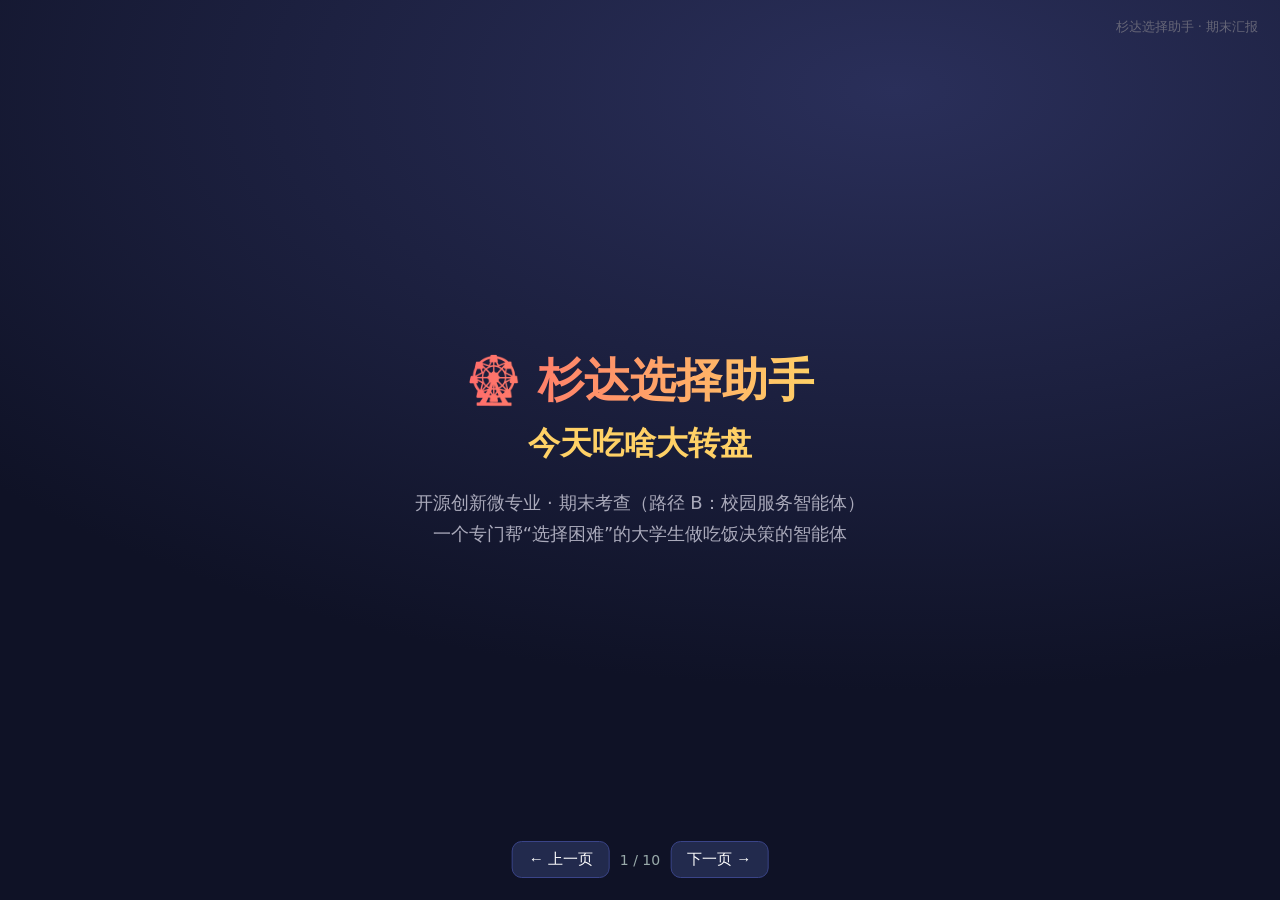
==== slides.html @ 988f63ba "feat: 杉达选择助手·今天吃啥大转盘（路径B校园决策智能体） - agent.py: Ollama Tool Calling 核心（系统提示词+决策树+危险操作确认） - tools.py: bu" ====
<!DOCTYPE html>
<html lang="zh-CN">
<head>
<meta charset="UTF-8"/>
<meta name="viewport" content="width=device-width, initial-scale=1.0"/>
<title>杉达选择助手 · 期末汇报</title>
<style>
  *{box-sizing:border-box;margin:0;padding:0;}
  body{font-family:"PingFang SC","Microsoft YaHei",system-ui,sans-serif;background:#0f1226;color:#fff;overflow:hidden;}
  .deck{position:relative;width:100vw;height:100vh;}
  .slide{position:absolute;inset:0;display:none;flex-direction:column;justify-content:center;align-items:center;
    padding:6vh 9vw;background:radial-gradient(1200px 600px at 70% 10%,#2a2f5a,#0f1226);}
  .slide.active{display:flex;animation:fade .4s ease;}
  @keyframes fade{from{opacity:0;transform:translateY(12px)}to{opacity:1;transform:none}}
  h1{font-size:46px;font-weight:800;background:linear-gradient(90deg,#ff6b6b,#ffd166);-webkit-background-clip:text;background-clip:text;color:transparent;margin-bottom:10px;text-align:center;}
  h2{font-size:32px;margin-bottom:22px;color:#ffd166;}
  .sub{color:#aab;font-size:18px;text-align:center;line-height:1.7;}
  .card{background:#1a1f3a;border:1px solid #2c3360;border-radius:16px;padding:22px 26px;margin:10px 0;max-width:860px;width:100%;line-height:1.8;font-size:18px;}
  .row{display:flex;gap:16px;flex-wrap:wrap;justify-content:center;margin-top:10px;}
  .pill{background:#222a4d;border:1px solid #36407a;border-radius:999px;padding:10px 18px;font-size:17px;}
  .tree{display:flex;align-items:center;gap:14px;flex-wrap:wrap;justify-content:center;margin:18px 0;}
  .node{background:#222a4d;border:1px solid #3a4488;border-radius:14px;padding:14px 20px;font-size:17px;text-align:center;}
  .node b{color:#ffd166;display:block;font-size:15px;margin-bottom:4px;}
  .arrow{color:#7c8cff;font-size:26px;}
  .arch{display:flex;align-items:stretch;gap:10px;flex-wrap:wrap;justify-content:center;}
  .arch .box{background:#222a4d;border:1px solid #3a4488;border-radius:12px;padding:14px;min-width:130px;text-align:center;font-size:15px;}
  .arch .box small{display:block;color:#9aa;margin-top:6px;font-size:12px;}
  .tool{font-family:ui-monospace,Menlo,Consolas,monospace;background:#0d1024;border:1px solid #2c3360;border-radius:10px;padding:8px 12px;color:#7CFC9B;font-size:14px;display:inline-block;margin:4px;}
  pre{background:#0d1024;border:1px solid #2c3360;border-radius:12px;padding:16px;color:#cfe;font-size:14px;line-height:1.6;max-width:880px;width:100%;overflow:auto;text-align:left;}
  .nav{position:fixed;bottom:22px;left:50%;transform:translateX(-50%);display:flex;gap:10px;align-items:center;z-index:10;}
  .nav button{background:#222a4d;color:#fff;border:1px solid #3a4488;border-radius:10px;padding:8px 16px;cursor:pointer;font-size:15px;}
  .nav button:hover{background:#2c3360;}
  .pg{color:#9aa;font-size:14px;}
  .warn{color:#ff9a9e;}
  .ok{color:#06d6a0;}
  .foot{position:fixed;top:18px;right:22px;color:#667;font-size:13px;}
</style>
</head>
<body>
<div class="deck" id="deck">
  <!-- 1 封面 -->
  <section class="slide active">
    <h1>🎡 杉达选择助手</h1>
    <h2 style="text-align:center">今天吃啥大转盘</h2>
    <p class="sub">开源创新微专业 · 期末考查（路径 B：校园服务智能体）<br/>一个专门帮“选择困难”的大学生做吃饭决策的智能体</p>
  </section>

  <!-- 2 痛点 -->
  <section class="slide">
    <h2>🤔 问题与痛点</h2>
    <div class="card">大学生普遍有“选择困难”：站在食堂门口不知道吃啥、想吃点辣又怕踩雷、外卖 App 越刷越乱。</div>
    <div class="card">通用聊天机器人（豆包等）啥都答，却<strong>不专精</strong>、也<strong>不帮你做决定</strong>。本项目的核心价值是：<span class="ok">帮人做选择</span>。</div>
    <div class="sub">思路：把“模糊的意愿”用一套<strong>决策大转盘</strong>一步步收敛成确定选择。</div>
  </section>

  <!-- 3 方案/决策树 -->
  <section class="slide">
    <h2>🎯 方案：决策大转盘（三层 + 名片）</h2>
    <div class="tree">
      <div class="node"><b>第一层</b>在哪吃<br/>食堂·外卖·外面吃</div>
      <div class="arrow">→</div>
      <div class="node"><b>第二层</b>口味<br/>辣·不辣·随便</div>
      <div class="arrow">→</div>
      <div class="node"><b>第三层</b>菜品<br/>按口味过滤·可拒绝重转</div>
      <div class="arrow">→</div>
      <div class="node"><b>确定前</b>美食名片<br/>勾起食欲</div>
    </div>
    <div class="row">
      <span class="pill">转到不想要？点「拒绝」剔除，重排转盘</span>
      <span class="pill">剩余选项概率自动均分</span>
      <span class="pill">「随便」= 不过滤，全量菜品</span>
    </div>
  </section>

  <!-- 4 交互亮点 -->
  <section class="slide">
    <h2>✨ 核心亮点：可交互 + 有食欲</h2>
    <div class="row">
      <div class="card" style="max-width:400px">🎡 <b>真实旋转大转盘</b><br/>Canvas 动画旋转，转到即结果；接受/拒绝按钮闭环。</div>
      <div class="card" style="max-width:400px">📇 <b>美食名片</b><br/>确定前弹出特写+介绍，勾起食欲；不喜欢可「换一个」。</div>
    </div>
    <div class="sub">区别于“关键词 if-else”：转盘选项来自真实数据文件，剔除后概率均分重排——是真实决策辅助。</div>
  </section>

  <!-- 5 架构 -->
  <section class="slide">
    <h2>🧩 技术架构</h2>
    <div class="arch">
      <div class="box">用户自然语言<small>“不知道吃啥”</small></div>
      <div class="box">LLM Agent<small>本地 Ollama<br/>系统提示词+决策树</small></div>
      <div class="box">Tool Calling<small>真实发起工具调用</small></div>
      <div class="box">业务工具+数据<small>data/food_data.json</small></div>
      <div class="box">界面<small>Streamlit/HTML</small></div>
    </div>
    <div class="sub" style="margin-top:18px">零第三方依赖（`urllib` 直连 Ollama），离线可跑；模型可切换为百炼/OpenAI 兼容端点。</div>
  </section>

  <!-- 6 工具调用 -->
  <section class="slide">
    <h2>🔧 工具调用（已验证真实调用）</h2>
    <div class="row">
      <span class="tool">build_wheel(scene, preference)</span>
      <span class="tool">finalize_decision(where, spice, dish)</span>
      <span class="tool">share_with_roommate(content)</span>
    </div>
    <pre># 模型真实发起的工具调用（0.5B 本地模型实测）
🔧 调用 build_wheel({'scene': 'where'})
↳ {"__wheel__": true, "title": "📍 今天在哪吃？",
    "options": ["食堂", "外卖", "外面吃"]}
🔧 调用 finalize_decision({'where':'食堂','spice':'不辣','dish':'番茄炒蛋'})
↳ 已生成今日决定并保存到 outputs/今日决定_*.md</pre>
    <div class="sub">满足考查硬性要求：<span class="ok">必须有 Tool Calling，不能只做关键词 if-else</span>。</div>
  </section>

  <!-- 7 合规/危险操作 -->
  <section class="slide">
    <h2>🛡️ 合规与权限控制</h2>
    <div class="card"><span class="warn">危险操作确认</span>：把决定“发给室友”属于对外发送，必须由用户点击确认才执行，否则不执行（演示可看确认弹窗）。</div>
    <div class="card"><span class="ok">数据诚信</span>：当前为示例数据，已在代码与界面显式标注；替换为真实校园数据即真实可用。</div>
    <div class="card">思政/防骗：涉及供应提醒“以实际供应为准”，并提示防范先付款后发货等诈骗。</div>
  </section>

  <!-- 8 与课程对应 -->
  <section class="slide">
    <h2>📋 与考查要求对应</h2>
    <div class="card">
      ✅ 路径 B（自然语言驱动已有功能）　✅ 真实 Tool Calling<br/>
      ✅ ≥3 个工具　✅ ≥1 个 Skill（skills/decision_skill）<br/>
      ✅ 界面（Streamlit + 终端 + 独立 HTML）　✅ 危险操作确认<br/>
      ✅ README + HTML 幻灯片　✅ 提交到自己的 Git 仓库
    </div>
    <div class="sub">相对 demo_5 的创新：聚焦“决策辅助”更小更专的领域，引入可交互大转盘+拒绝概率均分+美食名片闭环。</div>
  </section>

  <!-- 9 演示效果 -->
  <section class="slide">
    <h2>🎬 演示效果一览</h2>
    <div class="row">
      <div class="card" style="max-width:380px">① 说“不知道吃啥”→ 第一层转盘<br/>② 转→食堂→接受</div>
      <div class="card" style="max-width:380px">③ 口味→不辣→接受<br/>④ 菜品转盘→拒绝麻辣香锅→重转</div>
    </div>
    <div class="row">
      <div class="card" style="max-width:380px">⑤ 转到番茄炒蛋→美食名片<br/>⑥ 确定→生成今日决定.md</div>
      <div class="card" style="max-width:380px">⑦ 发给室友→<span class="warn">确认弹窗</span>（不执行）<br/>⑧ 下载产出物</div>
    </div>
  </section>

  <!-- 10 局限与致谢 -->
  <section class="slide">
    <h2>🔭 局限与改进</h2>
    <div class="card">局限：菜品为示例数据；0.5B 模型多级链偶有不稳（演示由界面状态机保证每层转盘正确）。</div>
    <div class="card">改进：接入杉达真实菜单即真实可用；换更大模型提升自主链式调用；扩展去哪自习/周末去哪玩等场景。</div>
    <div class="sub">感谢课程提供的路径 B 范式与 demo_5 参考；本作业为开源创新微专业期末考查提交。</div>
  </section>
</div>

<div class="foot">杉达选择助手 · 期末汇报</div>
<div class="nav">
  <button onclick="prev()">← 上一页</button>
  <span class="pg" id="pg">1 / 10</span>
  <button onclick="next()">下一页 →</button>
</div>

<script>
  const slides=[...document.querySelectorAll('.slide')];
  let i=0;
  function show(n){i=(n+slides.length)%slides.length;slides.forEach((s,k)=>s.classList.toggle('active',k===i));document.getElementById('pg').textContent=(i+1)+' / '+slides.length;}
  function next(){show(i+1);} function prev(){show(i-1);}
  document.addEventListener('keydown',e=>{if(e.key==='ArrowRight'||e.key===' ')next();if(e.key==='ArrowLeft')prev();});
  show(0);
</script>
</body>
</html>
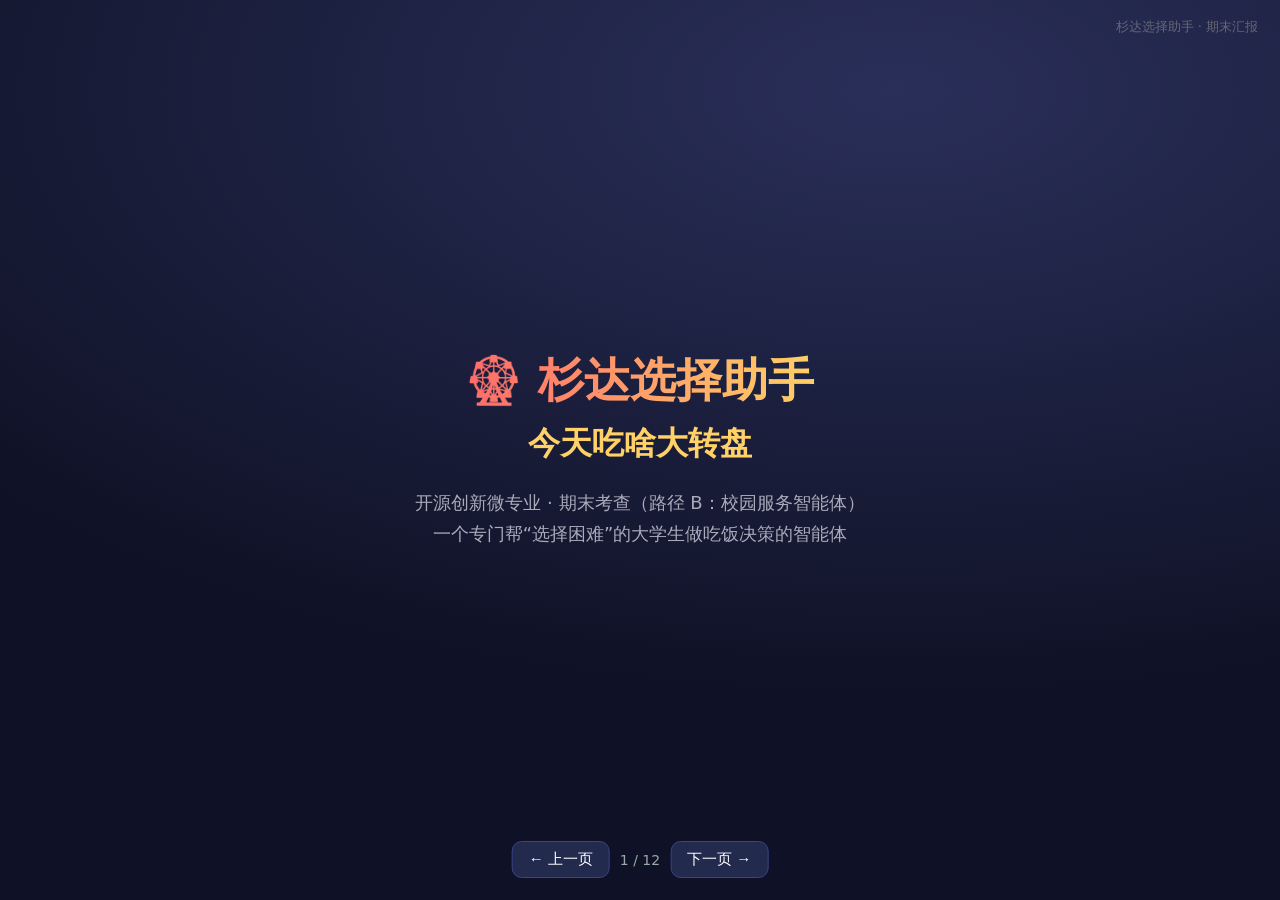
==== commit 8b9f836e: "feat: 升级为记忆型校园决策智能体（画像+定位推荐+历史近期画像+转盘预算） - profile.py: 用户记忆画像（校区定位/预算/口味/忌口），持久化跨轮套用 - history.py: 选" ====
--- a/slides.html
+++ b/slides.html
@@ -82,34 +82,62 @@
     <div class="sub">区别于“关键词 if-else”：转盘选项来自真实数据文件，剔除后概率均分重排——是真实决策辅助。</div>
   </section>
 
+  <!-- 4.5 记忆 + 定位 + 性价比 -->
+  <section class="slide">
+    <h2>🧠 不止转盘：记忆 + 定位 + 性价比</h2>
+    <div class="row">
+      <div class="card" style="max-width:400px">📍 <b>校区定位</b><br/>说“我在金海校区”，即以该校区为圆心（真实经纬度），haversine 算真实距离。</div>
+      <div class="card" style="max-width:400px">🧠 <b>记忆画像</b><br/>记住校区/预算/口味/忌口，跨轮套用；下次推荐自动过滤。</div>
+    </div>
+    <div class="row">
+      <div class="card" style="max-width:400px">🏆 <b>就近综合推荐</b><br/>距离+性价比+评分 加权排序，给店名/距离/花销/评分/综合分。</div>
+      <div class="card" style="max-width:400px">💰 <b>转盘金额上限</b><br/>转盘可选 ≤￥N 或“不限”；不想转时直接给最佳性价比方案。</div>
+    </div>
+    <div class="sub">从“一次性工具”升级为有记忆、有空间感知的专精型智能体。</div>
+  </section>
+
+  <!-- 4.6 选择历史与近期画像 -->
+  <section class="slide">
+    <h2>📜 选择历史 → 近期画像</h2>
+    <div class="card">每次完成一次选择（转盘定菜 / 就近选定店家）都自动留痕；用户可在界面查看历史、删除不想要的。</div>
+    <div class="card">最近 <b>10</b> 次选择聚合为“近期画像”：最常去校区/场景/口味、最爱菜或店、平均预算与花销、高频标签——从真实行为里“学”出你的习惯。</div>
+    <div class="sub">记忆分两层：你<strong>说出来的</strong>（记忆画像）+ 你<strong>选出来的</strong>（近期画像），共同让推荐越用越懂你。</div>
+  </section>
+
   <!-- 5 架构 -->
   <section class="slide">
     <h2>🧩 技术架构</h2>
     <div class="arch">
-      <div class="box">用户自然语言<small>“不知道吃啥”</small></div>
-      <div class="box">LLM Agent<small>本地 Ollama<br/>系统提示词+决策树</small></div>
+      <div class="box">用户自然语言<small>“不知道吃啥”<br/>“金海校区附近吃啥”</small></div>
+      <div class="box">LLM Agent<small>本地 Ollama<br/>系统提示词+决策树+记忆</small></div>
       <div class="box">Tool Calling<small>真实发起工具调用</small></div>
-      <div class="box">业务工具+数据<small>data/food_data.json</small></div>
-      <div class="box">界面<small>Streamlit/HTML</small></div>
+      <div class="box">业务工具+数据<small>菜品/商铺/校区/画像/历史</small></div>
+      <div class="box">界面<small>Streamlit/HTML/终端</small></div>
     </div>
     <div class="sub" style="margin-top:18px">零第三方依赖（`urllib` 直连 Ollama），离线可跑；模型可切换为百炼/OpenAI 兼容端点。</div>
+    <div class="sub">智能体的“记忆”由 <code>profile.py</code>（画像）+ <code>history.py</code>（历史/近期画像）两层构成，跨轮、跨会话保留。</div>
   </section>
 
   <!-- 6 工具调用 -->
   <section class="slide">
-    <h2>🔧 工具调用（已验证真实调用）</h2>
-    <div class="row">
-      <span class="tool">build_wheel(scene, preference)</span>
-      <span class="tool">finalize_decision(where, spice, dish)</span>
-      <span class="tool">share_with_roommate(content)</span>
-    </div>
-    <pre># 模型真实发起的工具调用（0.5B 本地模型实测）
-🔧 调用 build_wheel({'scene': 'where'})
-↳ {"__wheel__": true, "title": "📍 今天在哪吃？",
-    "options": ["食堂", "外卖", "外面吃"]}
-🔧 调用 finalize_decision({'where':'食堂','spice':'不辣','dish':'番茄炒蛋'})
-↳ 已生成今日决定并保存到 outputs/今日决定_*.md</pre>
-    <div class="sub">满足考查硬性要求：<span class="ok">必须有 Tool Calling，不能只做关键词 if-else</span>。</div>
+    <h2>🔧 工具调用（已验证真实调用 · 共 7 个）</h2>
+    <div class="row">
+      <span class="tool">build_wheel</span>
+      <span class="tool">recommend_nearby_food</span>
+      <span class="tool">finalize_decision</span>
+      <span class="tool">finalize_recommend</span>
+      <span class="tool">get/set_profile</span>
+      <span class="tool">get_recent_profile</span>
+      <span class="tool">share_with_roommate</span>
+    </div>
+    <pre># 模型真实发起的工具调用（0.5B 本地模型实测通过）
+🔧 recommend_nearby_food({'campus':'金海校区','budget':'20','taste':'不辣'})
+↳ 以校区为圆心，haversine 算距，按 距离+性价比+评分 排序：
+  🏆 蜜雪冰城 0.05km ￥8 ⭐4.6 综合分0.983
+  正新鸡排 0.04km ￥10 ⭐4.2 综合分0.73
+🔧 set_profile({'field':'campus','value':'金海校区'})  → 记住定位
+🔧 get_recent_profile()  → 最近10次聚合出的“近期画像”</pre>
+    <div class="sub">满足考查硬性要求：<span class="ok">必须有 Tool Calling，不能只做关键词 if-else</span>；工具数远超“≥3 个 / 1 个 MCP(≥2 工具)”门槛。</div>
   </section>
 
   <!-- 7 合规/危险操作 -->
@@ -125,7 +153,7 @@
     <h2>📋 与考查要求对应</h2>
     <div class="card">
       ✅ 路径 B（自然语言驱动已有功能）　✅ 真实 Tool Calling<br/>
-      ✅ ≥3 个工具　✅ ≥1 个 Skill（skills/decision_skill）<br/>
+      ✅ 7 个工具（≥3 门槛）　✅ ≥1 个 Skill（skills/decision_skill）<br/>
       ✅ 界面（Streamlit + 终端 + 独立 HTML）　✅ 危险操作确认<br/>
       ✅ README + HTML 幻灯片　✅ 提交到自己的 Git 仓库
     </div>
@@ -142,6 +170,10 @@
     <div class="row">
       <div class="card" style="max-width:380px">⑤ 转到番茄炒蛋→美食名片<br/>⑥ 确定→生成今日决定.md</div>
       <div class="card" style="max-width:380px">⑦ 发给室友→<span class="warn">确认弹窗</span>（不执行）<br/>⑧ 下载产出物</div>
+    </div>
+    <div class="row">
+      <div class="card" style="max-width:380px">⑨ “金海校区附近预算20”→<span class="ok">就近推荐</span>：店名/距离/花销/评分<br/>🏆 标出最佳性价比</div>
+      <div class="card" style="max-width:380px">⑩ 侧边栏查看<span class="ok">选择历史</span>与<span class="ok">近期画像</span>，可删不想要的</div>
     </div>
   </section>
 
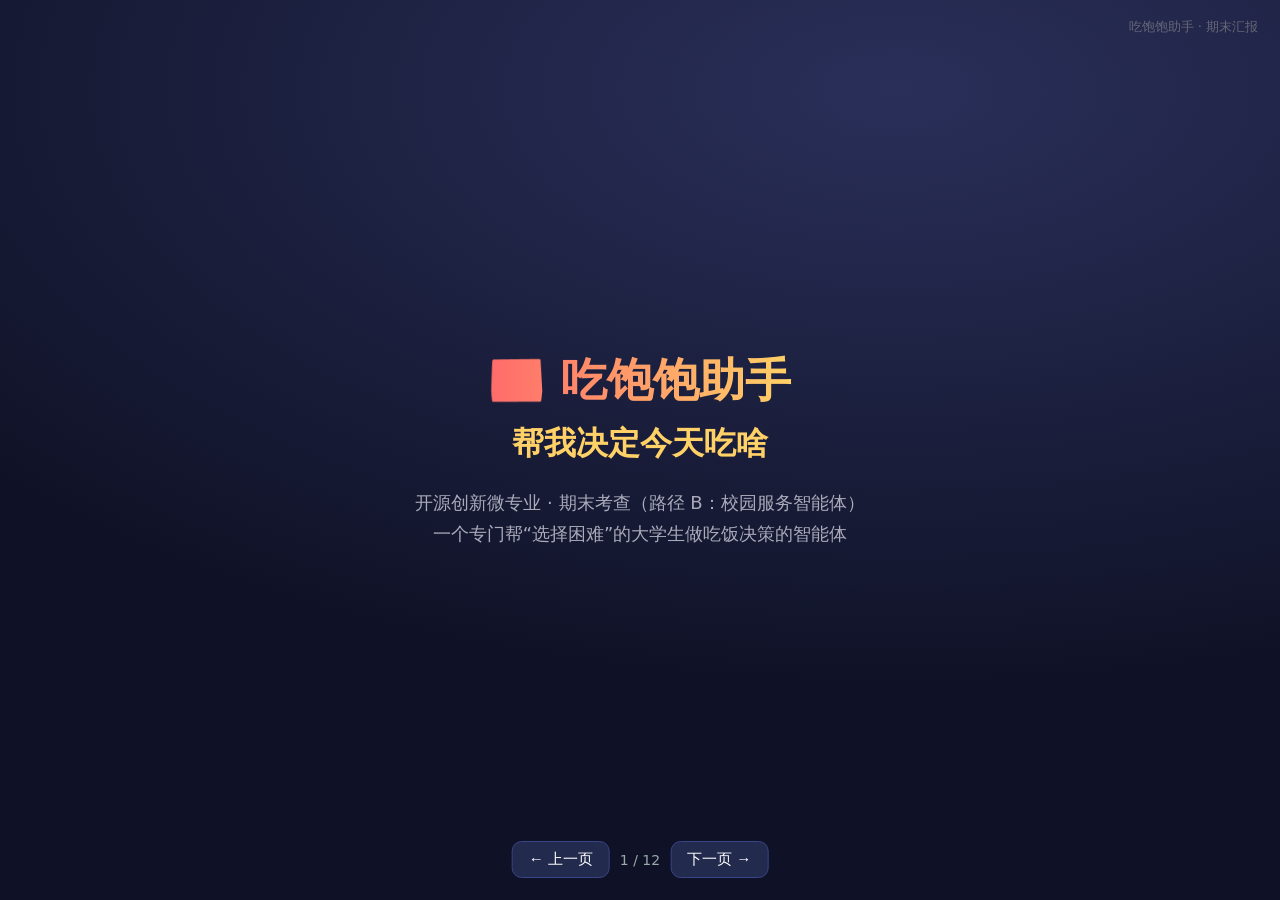
==== commit 00b8baa0: "feat: 改名为「吃饱饱助手」+ 智能体主动开场引导 + 转盘中心按钮 + 金额贯穿 + 有想法精准推荐 - 全量改名：杉达选择助手→吃饱饱助手（app/agent/tools/cli/slides" ====
--- a/slides.html
+++ b/slides.html
@@ -3,7 +3,7 @@
 <head>
 <meta charset="UTF-8"/>
 <meta name="viewport" content="width=device-width, initial-scale=1.0"/>
-<title>杉达选择助手 · 期末汇报</title>
+<title>吃饱饱助手 · 期末汇报</title>
 <style>
   *{box-sizing:border-box;margin:0;padding:0;}
   body{font-family:"PingFang SC","Microsoft YaHei",system-ui,sans-serif;background:#0f1226;color:#fff;overflow:hidden;}
@@ -40,8 +40,8 @@
 <div class="deck" id="deck">
   <!-- 1 封面 -->
   <section class="slide active">
-    <h1>🎡 杉达选择助手</h1>
-    <h2 style="text-align:center">今天吃啥大转盘</h2>
+    <h1>🍱 吃饱饱助手</h1>
+    <h2 style="text-align:center">帮我决定今天吃啥</h2>
     <p class="sub">开源创新微专业 · 期末考查（路径 B：校园服务智能体）<br/>一个专门帮“选择困难”的大学生做吃饭决策的智能体</p>
   </section>
 
@@ -186,7 +186,7 @@
   </section>
 </div>
 
-<div class="foot">杉达选择助手 · 期末汇报</div>
+<div class="foot">吃饱饱助手 · 期末汇报</div>
 <div class="nav">
   <button onclick="prev()">← 上一页</button>
   <span class="pg" id="pg">1 / 10</span>
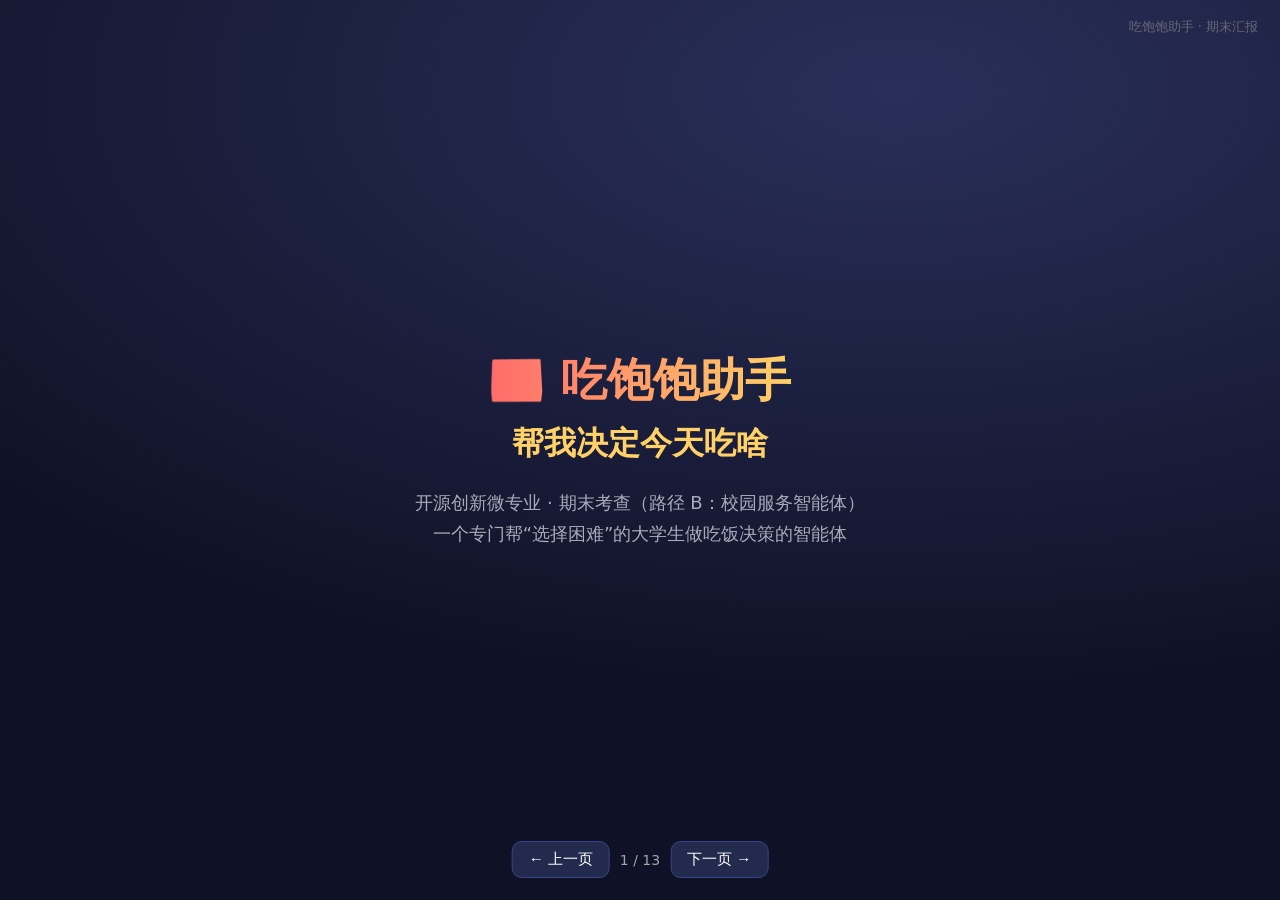
==== commit b5044f0e: "feat: 转盘中心「转一下」改为真实可点按钮；新增权重概率引擎与偏好二次确认 - app.py/wheel.html：转盘正中「转一下」由装饰元素改为真实按钮（点击即转，点中间也能交互） - too" ====
--- a/slides.html
+++ b/slides.html
@@ -66,9 +66,9 @@
       <div class="node"><b>确定前</b>美食名片<br/>勾起食欲</div>
     </div>
     <div class="row">
-      <span class="pill">转到不想要？点「拒绝」剔除，重排转盘</span>
-      <span class="pill">剩余选项概率自动均分</span>
-      <span class="pill">「随便」= 不过滤，全量菜品</span>
+      <span class="pill">转到不想要？点「拒绝」→ 该选项权重清零，其余按权重重排</span>
+      <span class="pill">扇区实时显示概率%，拒绝后重排肉眼可见</span>
+      <span class="pill">「随便」= 不过滤，全量菜品；转盘正中「转一下」真实可点</span>
     </div>
   </section>
 
@@ -79,7 +79,19 @@
       <div class="card" style="max-width:400px">🎡 <b>真实旋转大转盘</b><br/>Canvas 动画旋转，转到即结果；接受/拒绝按钮闭环。</div>
       <div class="card" style="max-width:400px">📇 <b>美食名片</b><br/>确定前弹出特写+介绍，勾起食欲；不喜欢可「换一个」。</div>
     </div>
-    <div class="sub">区别于“关键词 if-else”：转盘选项来自真实数据文件，剔除后概率均分重排——是真实决策辅助。</div>
+    <div class="sub">区别于“关键词 if-else”：随机化由独立<b>权重概率引擎</b>计算（抽中衰减 w*=0.6、拒绝清零 w=0、归一化），扇区显示概率%；转盘正中「转一下」是真实可点按钮——是真实决策辅助。</div>
+  </section>
+
+  <!-- 4.2 防假AI：权重概率 + 三句话 -->
+  <section class="slide">
+    <h2>🛡️ 为什么不是“关键词 if-else”</h2>
+    <div class="card">🎲 <b>真实权重概率引擎</b>：抽中后衰减（w*=0.6，避免连抽同一个）、被拒清零（w=0，永不复活）、归一化（p_i=w_i/Σw）。扇区上<b>实时显示概率%</b>，拒绝后重排肉眼可见。</div>
+    <div class="sub" style="margin:14px 0">演示里最值钱的三句话，能让评审 30 秒判断“这是真智能体”：</div>
+    <div class="row">
+      <div class="card" style="max-width:520px">① “<b>这个你已经拒过了，我不会再推给你。</b>”<br/><small style="color:#aab">证明权重真的在变</small></div>
+      <div class="card" style="max-width:520px">② “<b>今天好累啊……那来点热的？</b>”<br/><small style="color:#aab">证明不是只会转盘</small></div>
+      <div class="card" style="max-width:520px">③ “<b>要记住你不吃辣，对吗？</b>”<br/><small style="color:#aab">证明写操作有二次确认</small></div>
+    </div>
   </section>
 
   <!-- 4.5 记忆 + 定位 + 性价比 -->
@@ -120,23 +132,26 @@
 
   <!-- 6 工具调用 -->
   <section class="slide">
-    <h2>🔧 工具调用（已验证真实调用 · 共 7 个）</h2>
+    <h2>🔧 工具调用（已验证真实调用 · 共 8 个）</h2>
     <div class="row">
       <span class="tool">build_wheel</span>
       <span class="tool">recommend_nearby_food</span>
       <span class="tool">finalize_decision</span>
       <span class="tool">finalize_recommend</span>
       <span class="tool">get/set_profile</span>
+      <span class="tool">save_preference(需确认)</span>
       <span class="tool">get_recent_profile</span>
-      <span class="tool">share_with_roommate</span>
+      <span class="tool">share_with_roommate(需确认)</span>
     </div>
     <pre># 模型真实发起的工具调用（0.5B 本地模型实测通过）
 🔧 recommend_nearby_food({'campus':'金海校区','budget':'20','taste':'不辣'})
 ↳ 以校区为圆心，haversine 算距，按 距离+性价比+评分 排序：
   🏆 蜜雪冰城 0.05km ￥8 ⭐4.6 综合分0.983
-  正新鸡排 0.04km ￥10 ⭐4.2 综合分0.73
-🔧 set_profile({'field':'campus','value':'金海校区'})  → 记住定位
-🔧 get_recent_profile()  → 最近10次聚合出的“近期画像”</pre>
+🔧 save_preference({'key':'dislikes','value':'辣'})  → 先回显确认“要记住你不吃辣，对吗？”
+🔧 get_recent_profile()  → 最近10次聚合出的“近期画像”
+
+# 转盘随机化由独立权重概率引擎真实计算（非提示词 if-else）：
+#   抽中衰减 w*=0.6，被拒清零 w=0，归一化 p_i=w_i/Σw，扇区显示该 %</pre>
     <div class="sub">满足考查硬性要求：<span class="ok">必须有 Tool Calling，不能只做关键词 if-else</span>；工具数远超“≥3 个 / 1 个 MCP(≥2 工具)”门槛。</div>
   </section>
 
@@ -153,7 +168,7 @@
     <h2>📋 与考查要求对应</h2>
     <div class="card">
       ✅ 路径 B（自然语言驱动已有功能）　✅ 真实 Tool Calling<br/>
-      ✅ 7 个工具（≥3 门槛）　✅ ≥1 个 Skill（skills/decision_skill）<br/>
+      ✅ 8 个工具（≥3 门槛）　✅ ≥1 个 Skill（skills/decision_skill）<br/>
       ✅ 界面（Streamlit + 终端 + 独立 HTML）　✅ 危险操作确认<br/>
       ✅ README + HTML 幻灯片　✅ 提交到自己的 Git 仓库
     </div>
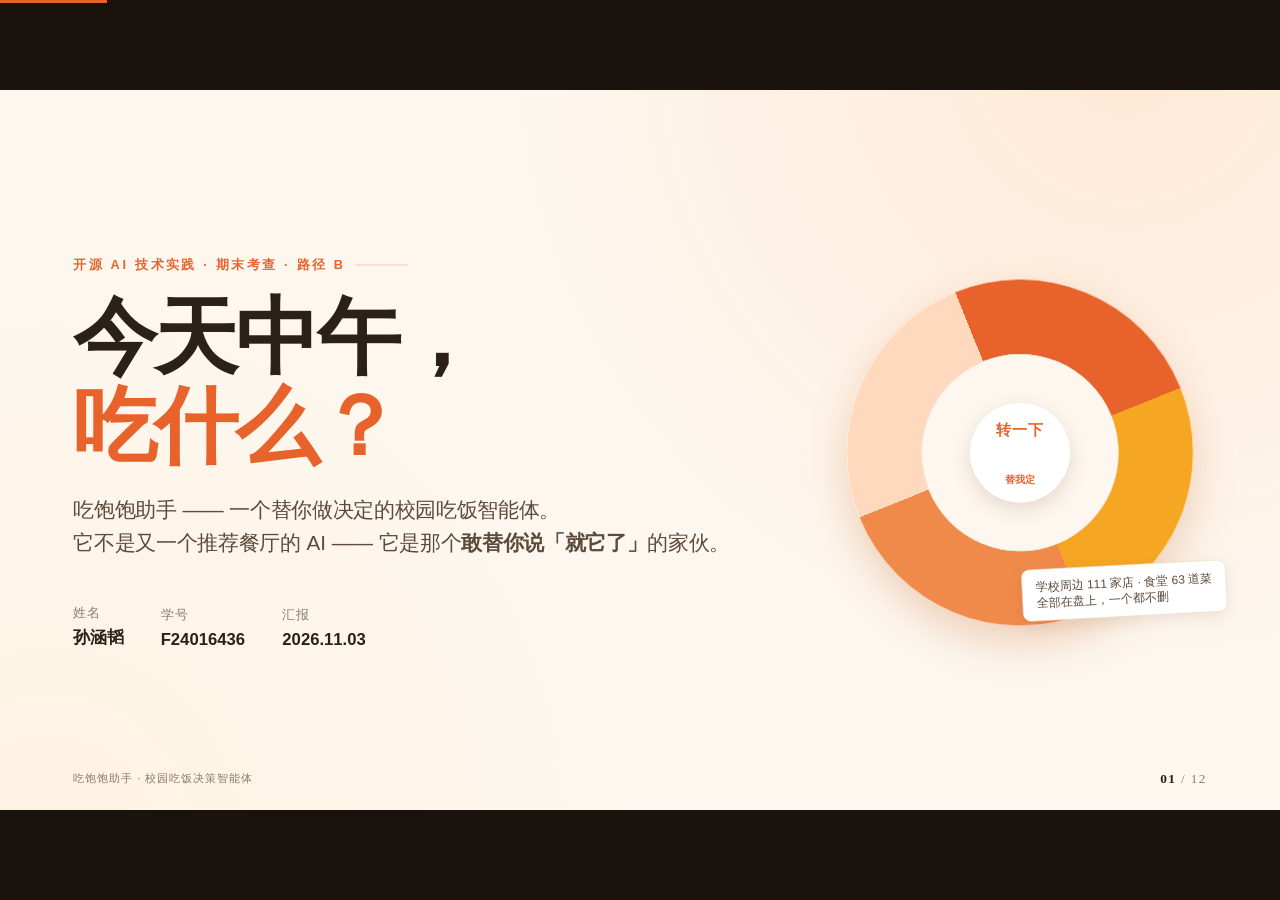
==== commit 6cae1589: "feat: 期末答辩 HTML 课件（12 页，单文件内嵌图片）" ====
--- a/slides.html
+++ b/slides.html
@@ -1,220 +1,1041 @@
 <!DOCTYPE html>
 <html lang="zh-CN">
 <head>
-<meta charset="UTF-8"/>
-<meta name="viewport" content="width=device-width, initial-scale=1.0"/>
-<title>吃饱饱助手 · 期末汇报</title>
+<meta charset="UTF-8">
+<meta name="viewport" content="width=device-width, initial-scale=1.0">
+<title>吃饱饱助手 · 期末答辩</title>
 <style>
-  *{box-sizing:border-box;margin:0;padding:0;}
-  body{font-family:"PingFang SC","Microsoft YaHei",system-ui,sans-serif;background:#0f1226;color:#fff;overflow:hidden;}
-  .deck{position:relative;width:100vw;height:100vh;}
-  .slide{position:absolute;inset:0;display:none;flex-direction:column;justify-content:center;align-items:center;
-    padding:6vh 9vw;background:radial-gradient(1200px 600px at 70% 10%,#2a2f5a,#0f1226);}
-  .slide.active{display:flex;animation:fade .4s ease;}
-  @keyframes fade{from{opacity:0;transform:translateY(12px)}to{opacity:1;transform:none}}
-  h1{font-size:46px;font-weight:800;background:linear-gradient(90deg,#ff6b6b,#ffd166);-webkit-background-clip:text;background-clip:text;color:transparent;margin-bottom:10px;text-align:center;}
-  h2{font-size:32px;margin-bottom:22px;color:#ffd166;}
-  .sub{color:#aab;font-size:18px;text-align:center;line-height:1.7;}
-  .card{background:#1a1f3a;border:1px solid #2c3360;border-radius:16px;padding:22px 26px;margin:10px 0;max-width:860px;width:100%;line-height:1.8;font-size:18px;}
-  .row{display:flex;gap:16px;flex-wrap:wrap;justify-content:center;margin-top:10px;}
-  .pill{background:#222a4d;border:1px solid #36407a;border-radius:999px;padding:10px 18px;font-size:17px;}
-  .tree{display:flex;align-items:center;gap:14px;flex-wrap:wrap;justify-content:center;margin:18px 0;}
-  .node{background:#222a4d;border:1px solid #3a4488;border-radius:14px;padding:14px 20px;font-size:17px;text-align:center;}
-  .node b{color:#ffd166;display:block;font-size:15px;margin-bottom:4px;}
-  .arrow{color:#7c8cff;font-size:26px;}
-  .arch{display:flex;align-items:stretch;gap:10px;flex-wrap:wrap;justify-content:center;}
-  .arch .box{background:#222a4d;border:1px solid #3a4488;border-radius:12px;padding:14px;min-width:130px;text-align:center;font-size:15px;}
-  .arch .box small{display:block;color:#9aa;margin-top:6px;font-size:12px;}
-  .tool{font-family:ui-monospace,Menlo,Consolas,monospace;background:#0d1024;border:1px solid #2c3360;border-radius:10px;padding:8px 12px;color:#7CFC9B;font-size:14px;display:inline-block;margin:4px;}
-  pre{background:#0d1024;border:1px solid #2c3360;border-radius:12px;padding:16px;color:#cfe;font-size:14px;line-height:1.6;max-width:880px;width:100%;overflow:auto;text-align:left;}
-  .nav{position:fixed;bottom:22px;left:50%;transform:translateX(-50%);display:flex;gap:10px;align-items:center;z-index:10;}
-  .nav button{background:#222a4d;color:#fff;border:1px solid #3a4488;border-radius:10px;padding:8px 16px;cursor:pointer;font-size:15px;}
-  .nav button:hover{background:#2c3360;}
-  .pg{color:#9aa;font-size:14px;}
-  .warn{color:#ff9a9e;}
-  .ok{color:#06d6a0;}
-  .foot{position:fixed;top:18px;right:22px;color:#667;font-size:13px;}
+/* ============================================================
+   0. 设计令牌 —— 与产品 UI 同一套色（暖橙 #E8622C + 米白 #FDF7EF）
+   ============================================================ */
+:root{
+  --paper:#FDF7EF;
+  --paper-2:#FFFDF9;
+  --ink:#2B2118;
+  --ink-2:#5C4A3A;
+  --muted:#8A7C6E;
+  --line:#EADDCB;
+  --orange:#E8622C;
+  --orange-2:#F08A4B;
+  --soft:#FFE6D5;
+  --soft-2:#FFF1E4;
+  --green:#5E8F4E;
+  --red:#C0574E;
+  --wechat:#95EC69;
+  --r:14px;
+  --ease:cubic-bezier(.16,1,.3,1);
+  --font-cn:"PingFang SC","Microsoft YaHei","Source Han Sans SC","Noto Sans SC",sans-serif;
+  --font-num:Georgia,"Times New Roman","Songti SC",serif;
+}
+
+*{margin:0;padding:0;box-sizing:border-box;}
+
+/* ============================================================
+   1. 固定 16:9 舞台（1920×1080）—— 整块缩放，不重排
+   ============================================================ */
+html,body{
+  width:100%;height:100%;margin:0;overflow:hidden;
+  background:#1A130D;
+}
+.deck-viewport{position:fixed;inset:0;overflow:hidden;background:#1A130D;}
+.deck-stage{
+  position:absolute;left:0;top:0;width:1920px;height:1080px;
+  overflow:hidden;transform-origin:0 0;background:var(--paper);
+}
+
+/* ============================================================
+   2. 幻灯片容器
+   ============================================================ */
+.slide{
+  position:absolute;inset:0;width:1920px;height:1080px;overflow:hidden;
+  display:block;visibility:hidden;opacity:0;pointer-events:none;
+  background:var(--paper);
+  padding:86px 110px 78px;
+  color:var(--ink);
+  font-family:var(--font-cn);
+}
+.slide.active,.slide.visible{visibility:visible;opacity:1;pointer-events:auto;z-index:1;}
+
+/* 纸面底纹：极淡的暖光，避免纯色平板 */
+.slide::before{
+  content:"";position:absolute;inset:0;pointer-events:none;
+  background:
+    radial-gradient(circle at 88% -6%, #FFE9D6 0%, transparent 46%),
+    radial-gradient(circle at 4% 104%, #FFF3E2 0%, transparent 40%);
+}
+.slide > *{position:relative;z-index:2;}
+
+/* ============================================================
+   3. 通用排版元件
+   ============================================================ */
+.kicker{
+  font-size:19px;letter-spacing:.22em;color:var(--orange);
+  font-weight:700;text-transform:uppercase;
+  display:flex;align-items:center;gap:14px;
+}
+.kicker::after{
+  content:"";height:1px;width:78px;background:var(--orange);opacity:.45;
+}
+h2{
+  font-size:74px;line-height:1.16;font-weight:800;letter-spacing:-.02em;
+  margin-top:22px;max-width:1500px;
+}
+h2 em{font-style:normal;color:var(--orange);}
+.lead{
+  margin-top:26px;font-size:27px;line-height:1.72;color:var(--ink-2);max-width:1180px;
+}
+.lead strong{color:var(--ink);font-weight:700;}
+
+/* 页脚：统一页码 */
+.foot{
+  position:absolute;left:110px;right:110px;bottom:36px;
+  display:flex;justify-content:space-between;align-items:center;
+  font-size:17px;color:var(--muted);letter-spacing:.06em;
+}
+.foot .pg{font-family:var(--font-num);font-size:20px;letter-spacing:.1em;}
+.foot .pg b{color:var(--ink);font-weight:700;}
+
+/* 背景大转盘装饰（封面 / 尾页 / 内容页角标） */
+.wheel-deco{
+  position:absolute;border-radius:50%;pointer-events:none;
+  background:conic-gradient(from 0deg,
+    #E8622C 0deg 90deg,#F5A623 90deg 180deg,
+    #F08A4B 180deg 270deg,#FFE6D5 270deg 360deg);
+  -webkit-mask:radial-gradient(circle, transparent 62%, #000 63%);
+          mask:radial-gradient(circle, transparent 62%, #000 63%);
+  opacity:.16;animation:slowspin 90s linear infinite;
+}
+@keyframes slowspin{to{transform:rotate(360deg);}}
+
+/* ============================================================
+   4. 入场动画
+   ============================================================ */
+.rv{opacity:0;transform:translateY(26px);
+    transition:opacity .62s var(--ease),transform .62s var(--ease);}
+.slide.visible .rv{opacity:1;transform:none;}
+.slide.visible .rv:nth-child(1){transition-delay:.04s;}
+.slide.visible .rv:nth-child(2){transition-delay:.12s;}
+.slide.visible .rv:nth-child(3){transition-delay:.20s;}
+.slide.visible .rv:nth-child(4){transition-delay:.28s;}
+.slide.visible .rv:nth-child(5){transition-delay:.36s;}
+.slide.visible .rv:nth-child(6){transition-delay:.44s;}
+.slide.visible .rv:nth-child(7){transition-delay:.52s;}
+.slide.visible .rv:nth-child(8){transition-delay:.60s;}
+
+/* ============================================================
+   5. P1 封面
+   ============================================================ */
+.cover{display:flex;align-items:center;justify-content:space-between;height:100%;}
+.cover-left{max-width:1020px;}
+.cover h1{
+  font-size:126px;line-height:1.06;font-weight:800;letter-spacing:-.035em;
+}
+.cover h1 .q{color:var(--orange);}
+.cover .sub{
+  margin-top:34px;font-size:31px;color:var(--ink-2);line-height:1.6;
+}
+.cover .who{
+  margin-top:66px;display:flex;gap:56px;align-items:flex-end;
+  font-size:20px;color:var(--muted);letter-spacing:.04em;
+}
+.cover .who b{display:block;font-size:25px;color:var(--ink);font-weight:700;letter-spacing:0;margin-top:8px;}
+.cover-right{position:relative;width:560px;height:560px;display:grid;place-items:center;}
+.cover-wheel{
+  width:520px;height:520px;border-radius:50%;
+  background:conic-gradient(from -22deg,
+     #E8622C 0deg 90deg,#F5A623 90deg 180deg,
+     #F08A4B 180deg 270deg,#FFD9BE 270deg 360deg);
+  box-shadow:0 26px 60px rgba(200,110,50,.28), inset 0 0 0 1px rgba(255,255,255,.5);
+  animation:slowspin 60s linear infinite;
+}
+.cover-wheel::after{
+  content:"";position:absolute;inset:132px;border-radius:50%;background:var(--paper);
+  box-shadow:inset 0 0 0 1px var(--line);
+}
+.cover-pin{
+  position:absolute;width:150px;height:150px;border-radius:50%;
+  background:#fff;display:grid;place-items:center;text-align:center;
+  font-size:23px;font-weight:800;color:var(--orange);letter-spacing:.06em;
+  box-shadow:0 10px 28px rgba(120,60,20,.16);
+  line-height:1.25;
+}
+.cover-note{
+  position:absolute;right:-30px;bottom:34px;background:#fff;border:1px solid var(--line);
+  border-radius:12px;padding:14px 20px;font-size:18px;color:var(--ink-2);
+  box-shadow:0 8px 22px rgba(120,60,20,.1);transform:rotate(-3deg);
+}
+
+/* ============================================================
+   6. P2 聊天记录
+   ============================================================ */
+.chat-wrap{display:flex;gap:96px;align-items:center;height:100%;}
+.phone{
+  position:relative;width:468px;flex:none;
+  background:#EDEDED;border-radius:46px;padding:13px;
+  box-shadow:0 30px 70px rgba(80,45,20,.22);
+  transform:rotate(-1.4deg);
+}
+.phone-in{background:#F2F2F2;border-radius:36px;overflow:hidden;}
+.phone-bar{
+  background:#EDEDED;padding:12px 22px 8px;display:flex;justify-content:space-between;
+  font-size:14px;color:#666;font-weight:600;
+}
+.phone-head{
+  background:#EDEDED;padding:6px 22px 14px;text-align:center;
+  border-bottom:1px solid #DCDCDC;
+}
+.phone-head .t{font-size:19px;font-weight:700;color:#222;}
+.phone-head .s{font-size:12px;color:#999;margin-top:3px;}
+.chat{background:#F2F2F2;padding:18px 16px 24px;display:flex;flex-direction:column;gap:14px;}
+.stamp{text-align:center;font-size:12px;color:#AAA;margin-bottom:2px;}
+.row{display:flex;gap:10px;align-items:flex-start;}
+.row.me{flex-direction:row-reverse;}
+.ava{
+  width:40px;height:40px;border-radius:8px;flex:none;display:grid;place-items:center;
+  font-size:17px;font-weight:700;color:#fff;
+}
+.ava.a{background:#7C9EC7;}
+.ava.b{background:#E09A5A;}
+.bub{
+  max-width:266px;padding:11px 15px;border-radius:8px;font-size:17px;line-height:1.55;
+  background:#fff;color:#1A1A1A;position:relative;box-shadow:0 1px 1px rgba(0,0,0,.04);
+}
+.row.me .bub{background:var(--wechat);}
+.bub::before{
+  content:"";position:absolute;top:13px;left:-7px;border:6px solid transparent;
+  border-right-color:#fff;
+}
+.row.me .bub::before{left:auto;right:-7px;border-right-color:transparent;border-left-color:var(--wechat);}
+.chat-side{flex:1;padding-bottom:10px;}
+.chat-side .big{
+  font-family:var(--font-num);font-size:150px;line-height:1;color:var(--orange);
+  letter-spacing:-.02em;display:flex;align-items:baseline;gap:18px;
+}
+.chat-side .big small{font-family:var(--font-cn);font-size:28px;color:var(--ink-2);letter-spacing:0;}
+.chat-side .big .slash{color:var(--line);font-size:110px;}
+.chat-side .big .zero{color:var(--ink);}
+.chat-side ul{margin-top:34px;list-style:none;display:flex;flex-direction:column;gap:20px;}
+.chat-side li{
+  font-size:26px;line-height:1.66;color:var(--ink-2);padding-left:28px;position:relative;
+}
+.chat-side li::before{
+  content:"";position:absolute;left:0;top:16px;width:10px;height:10px;border-radius:50%;
+  background:var(--orange);
+}
+.chat-side li b{color:var(--ink);}
+
+/* ============================================================
+   7. P3 竞品对比表
+   ============================================================ */
+.cmp{margin-top:38px;border-top:2px solid var(--ink);}
+.cmp-row{display:grid;grid-template-columns:212px 1fr 1fr 1.06fr;align-items:stretch;}
+.cmp-row > div{padding:22px 26px;font-size:23px;line-height:1.55;border-bottom:1px solid var(--line);}
+.cmp-head > div{
+  font-size:19px;letter-spacing:.1em;color:var(--muted);font-weight:700;
+  padding-top:14px;padding-bottom:14px;border-bottom:1px solid var(--line);
+}
+.cmp-head .us{color:var(--orange);}
+.cmp-row .dim{color:var(--muted);font-size:21px;letter-spacing:.02em;display:flex;align-items:center;}
+.cmp-row .us{background:var(--soft-2);border-left:1px solid var(--soft);border-right:1px solid var(--soft);}
+.cmp-head .us{border-radius:var(--r) var(--r) 0 0;}
+.cmp-row:last-child .us{border-radius:0 0 var(--r) var(--r);}
+.cmp .muted{color:var(--muted);}
+.cmp .bad::before{content:"✕ ";color:var(--red);font-weight:700;}
+.cmp .good{font-weight:700;color:var(--ink);}
+.cmp-foot{
+  margin-top:30px;font-size:34px;font-weight:800;letter-spacing:-.01em;color:var(--ink);
+}
+.cmp-foot .hl{color:var(--orange);}
+
+/* ============================================================
+   8. P4 五层链路
+   ============================================================ */
+.chain{display:flex;align-items:stretch;gap:0;margin-top:56px;}
+.step{
+  flex:1;background:var(--paper-2);border:1px solid var(--line);border-radius:var(--r);
+  padding:26px 24px 24px;position:relative;
+}
+.step .n{
+  font-family:var(--font-num);font-size:16px;letter-spacing:.16em;color:var(--muted);
+}
+.step .nm{font-size:33px;font-weight:800;margin-top:6px;letter-spacing:-.01em;}
+.step .ct{
+  margin-top:14px;font-size:20px;color:var(--orange);font-weight:700;
+  font-family:var(--font-num);letter-spacing:.02em;
+}
+.step .ct span{font-family:var(--font-cn);font-size:18px;color:var(--muted);font-weight:400;}
+.arrow{
+  width:42px;display:grid;place-items:center;color:var(--line);font-size:26px;flex:none;
+}
+.step.hi{background:var(--soft-2);border-color:#FBC9A8;box-shadow:0 10px 26px rgba(200,110,50,.1);}
+.step .tag{
+  position:absolute;top:-13px;right:16px;background:var(--orange);color:#fff;
+  font-size:14px;padding:3px 11px;border-radius:999px;font-weight:700;letter-spacing:.04em;
+}
+.principles{display:flex;gap:26px;margin-top:52px;}
+.pr{
+  flex:1;background:#fff;border:1px solid var(--line);border-radius:var(--r);
+  padding:26px 28px;box-shadow:0 6px 18px rgba(120,60,20,.05);
+}
+.pr .h{font-size:25px;font-weight:800;display:flex;align-items:center;gap:12px;}
+.pr .d{margin-top:12px;font-size:21px;line-height:1.62;color:var(--ink-2);}
+.pr .d b{color:var(--orange);}
+
+/* ============================================================
+   9. 截图页
+   ============================================================ */
+.shots{display:flex;gap:44px;margin-top:44px;align-items:flex-start;}
+.shot{flex:1;}
+.shot .frame{
+  height:552px;display:flex;align-items:center;justify-content:center;
+  background:#fff;border:1px solid var(--line);border-radius:12px;overflow:hidden;
+  box-shadow:0 16px 40px rgba(110,60,25,.13);
+}
+.shot .frame img{
+  max-width:100%;max-height:100%;width:auto;height:auto;display:block;
+}
+.shot .cap{margin-top:18px;font-size:20px;color:var(--ink-2);line-height:1.55;}
+.shot .cap b{color:var(--ink);}
+
+/* ============================================================
+   10. 代码页
+   ============================================================ */
+.code-layout{display:flex;gap:56px;margin-top:44px;align-items:flex-start;}
+.codebox{
+  flex:1.15;background:#241A12;border-radius:14px;padding:30px 34px;
+  box-shadow:0 20px 50px rgba(60,30,10,.28);overflow:hidden;
+}
+.codebox .bar{display:flex;gap:8px;margin-bottom:20px;}
+.codebox .bar i{width:11px;height:11px;border-radius:50%;background:#4A382B;display:block;}
+.codebox .bar i:first-child{background:#C0574E;}
+.codebox .bar i:nth-child(2){background:#D9A441;}
+.codebox .bar i:nth-child(3){background:#5E8F4E;}
+.codebox pre{
+  font-family:"Cascadia Code","Consolas","SF Mono",monospace;
+  font-size:19px;line-height:1.72;color:#EFE3D6;white-space:pre;overflow:hidden;
+}
+.codebox .kw{color:#F08A4B;}
+.codebox .st{color:#9DC17A;}
+.codebox .cm{color:#7A6552;font-style:italic;}
+.codebox .fn{color:#EBC06A;}
+.codebox .num{color:#D98B6A;}
+.log{
+  margin-top:20px;background:#1E1610;border-radius:10px;padding:16px 20px;
+  font-family:"Cascadia Code","Consolas",monospace;font-size:17px;color:#9DC17A;
+  letter-spacing:.02em;line-height:1.7;white-space:nowrap;overflow:hidden;
+}
+.log .t{color:#7A6552;}
+.side-list{flex:1;display:flex;flex-direction:column;gap:22px;}
+.sl-item{display:flex;gap:16px;}
+.sl-item .dot{
+  flex:none;width:34px;height:34px;border-radius:50%;background:var(--soft);
+  color:var(--orange);display:grid;place-items:center;font-weight:800;font-size:17px;margin-top:4px;
+}
+.sl-item .t1{font-size:25px;font-weight:800;}
+.sl-item .t2{margin-top:7px;font-size:21px;line-height:1.62;color:var(--ink-2);}
+
+/* ============================================================
+   11. 四条页
+   ============================================================ */
+.four-layout{display:flex;gap:64px;align-items:center;margin-top:36px;}
+.four-text{flex:1;}
+.four-text .blk{margin-bottom:30px;}
+.four-text .bt{font-size:27px;font-weight:800;display:flex;align-items:center;gap:12px;}
+.four-text .bd{margin-top:9px;font-size:21px;line-height:1.66;color:var(--ink-2);}
+.four-text .bd b{color:var(--orange);}
+.four-img{flex:1.22;}
+.four-img img{
+  width:100%;display:block;border-radius:12px;border:1px solid var(--line);
+  box-shadow:0 18px 44px rgba(110,60,25,.14);background:#fff;
+}
+
+/* ============================================================
+   12. 架构图
+   ============================================================ */
+.arch{margin-top:52px;display:flex;flex-direction:column;gap:0;align-items:center;}
+.arch-row{display:flex;align-items:center;justify-content:center;gap:20px;width:100%;}
+.abox{
+  background:#fff;border:1.5px solid var(--line);border-radius:var(--r);
+  padding:20px 26px;text-align:center;min-width:200px;
+  box-shadow:0 6px 16px rgba(120,60,20,.05);
+}
+.abox .an{font-size:24px;font-weight:800;letter-spacing:-.01em;}
+.abox .ad{font-size:16px;color:var(--muted);margin-top:6px;letter-spacing:.03em;}
+.abox.acc{background:var(--orange);border-color:var(--orange);color:#fff;box-shadow:0 12px 28px rgba(232,98,44,.28);}
+.abox.acc .ad{color:#FFE1CE;}
+.abox.wide{min-width:auto;flex:1;}
+.tools{display:flex;gap:10px;flex-wrap:wrap;justify-content:center;margin-top:14px;}
+.tool{
+  font-size:15px;font-family:"Cascadia Code","Consolas",monospace;
+  background:var(--soft-2);border:1px solid var(--soft);color:#9A4A1E;
+  padding:5px 11px;border-radius:6px;letter-spacing:.01em;
+}
+.vline{width:2px;height:34px;background:var(--line);}
+.vline .no{display:none;}
+.arch-note{margin-top:26px;font-size:20px;color:var(--muted);text-align:center;letter-spacing:.02em;}
+
+/* ============================================================
+   13. 表格页（课堂实验对照 / 合规）
+   ============================================================ */
+.tbl{margin-top:34px;border-top:2px solid var(--ink);}
+.tbl-row{display:grid;grid-template-columns:330px 1fr 1.08fr;border-bottom:1px solid var(--line);}
+.tbl-row > div{padding:20px 24px;font-size:22px;line-height:1.58;}
+.tbl-head > div{
+  font-size:17px;letter-spacing:.12em;color:var(--muted);font-weight:700;padding:12px 24px;
+}
+.tbl .k{font-weight:700;color:var(--ink);font-size:21px;}
+.tbl .k span{display:block;font-size:15px;color:var(--muted);font-weight:400;letter-spacing:.06em;margin-top:4px;}
+.tbl .v{color:var(--ink-2);}
+.tbl .v b{color:var(--orange);}
+
+/* ============================================================
+   14. 三卡页（合规 / 不足）
+   ============================================================ */
+.cards{display:flex;gap:30px;margin-top:46px;}
+.card{
+  flex:1;background:#fff;border:1px solid var(--line);border-radius:16px;
+  padding:32px 32px 34px;box-shadow:0 8px 22px rgba(120,60,20,.055);
+  display:flex;flex-direction:column;
+}
+.card .ic{font-size:36px;line-height:1;}
+.card .ct{font-size:29px;font-weight:800;margin-top:16px;letter-spacing:-.01em;}
+.card .cd{margin-top:14px;font-size:21px;line-height:1.7;color:var(--ink-2);flex:1;}
+.card .cd b{color:var(--ink);}
+.card .now{
+  margin-top:18px;padding-top:16px;border-top:1px dashed var(--line);
+  font-size:18px;color:var(--muted);line-height:1.6;
+}
+.card .now em{font-style:normal;color:var(--orange);font-weight:700;}
+.card .soon{margin-top:12px;font-size:19px;color:var(--ink-2);line-height:1.6;}
+.card .soon b{color:var(--orange);}
+
+/* ============================================================
+   15. 结尾页
+   ============================================================ */
+.end{display:flex;flex-direction:column;justify-content:center;height:916px;}
+.end h1{
+  font-size:104px;line-height:1.18;font-weight:800;letter-spacing:-.03em;
+}
+.end h1 em{font-style:normal;color:var(--orange);}
+.end .line{margin-top:44px;font-size:27px;color:var(--ink-2);line-height:1.7;}
+.end .cmd{
+  margin-top:54px;display:inline-flex;align-items:center;gap:16px;align-self:flex-start;
+  background:#241A12;color:#F0E4D6;border-radius:12px;padding:18px 28px;
+  font-family:"Cascadia Code","Consolas",monospace;font-size:20px;
+}
+.end .cmd .dotg{width:9px;height:9px;border-radius:50%;background:#6C9A5B;}
+
+/* ============================================================
+   16. 播放控件（舞台外）
+   ============================================================ */
+.deck-controls{
+  position:fixed;left:50%;bottom:24px;transform:translateX(-50%);
+  display:flex;align-items:center;gap:14px;z-index:1000;
+  background:rgba(35,25,17,.72);backdrop-filter:blur(10px);
+  border:1px solid rgba(255,255,255,.12);
+  padding:9px 18px;border-radius:999px;
+  font-family:-apple-system,"Segoe UI",sans-serif;font-size:13px;color:#E9DCCB;
+  opacity:0;transition:opacity .35s ease;
+}
+.deck-controls:hover,.deck-controls.show{opacity:1;}
+.deck-controls button{
+  background:none;border:none;color:#E9DCCB;cursor:pointer;font-size:14px;
+  padding:4px 8px;border-radius:6px;transition:background .2s;
+}
+.deck-controls button:hover{background:rgba(255,255,255,.14);}
+.deck-controls .sep{width:1px;height:16px;background:rgba(255,255,255,.2);}
+.progress{
+  position:fixed;left:0;top:0;height:3px;background:var(--orange);
+  z-index:1001;transition:width .35s var(--ease);
+}
+@media print{
+  html,body{width:1920px;height:auto;overflow:visible;background:#fff;}
+  .deck-viewport{position:static;overflow:visible;background:#fff;}
+  .deck-stage{position:static;width:auto;height:auto;transform:none !important;background:none;}
+  .slide{position:relative;display:block !important;visibility:visible !important;
+         opacity:1 !important;pointer-events:auto !important;width:1920px;height:1080px;
+         break-after:page;page-break-after:always;}
+  .slide:last-child{break-after:auto;page-break-after:auto;}
+  .deck-controls,.progress{display:none !important;}
+}
+@media (prefers-reduced-motion:reduce){
+  *,*::before,*::after{animation-duration:.01ms !important;transition-duration:.2s !important;}
+}
 </style>
 </head>
 <body>
-<div class="deck" id="deck">
-  <!-- 1 封面 -->
-  <section class="slide active">
-    <h1>🍱 吃饱饱助手</h1>
-    <h2 style="text-align:center">帮我决定今天吃啥</h2>
-    <p class="sub">开源创新微专业 · 期末考查（路径 B：校园服务智能体）<br/>一个专门帮“选择困难”的大学生做吃饭决策的智能体</p>
-  </section>
-
-  <!-- 2 痛点 -->
-  <section class="slide">
-    <h2>🤔 问题与痛点</h2>
-    <div class="card">大学生普遍有“选择困难”：站在食堂门口不知道吃啥、想吃点辣又怕踩雷、外卖 App 越刷越乱。</div>
-    <div class="card">通用聊天机器人（豆包等）啥都答，却<strong>不专精</strong>、也<strong>不帮你做决定</strong>。本项目的核心价值是：<span class="ok">帮人做选择</span>。</div>
-    <div class="sub">思路：把“模糊的意愿”用一套<strong>决策大转盘</strong>一步步收敛成确定选择。</div>
-  </section>
-
-  <!-- 3 方案/决策树 -->
-  <section class="slide">
-    <h2>🎯 方案：决策大转盘（三层 + 名片）</h2>
-    <div class="tree">
-      <div class="node"><b>第一层</b>在哪吃<br/>食堂·外卖·外面吃</div>
-      <div class="arrow">→</div>
-      <div class="node"><b>第二层</b>口味<br/>辣·不辣·随便</div>
-      <div class="arrow">→</div>
-      <div class="node"><b>第三层</b>菜品<br/>按口味过滤·可拒绝重转</div>
-      <div class="arrow">→</div>
-      <div class="node"><b>确定前</b>美食名片<br/>勾起食欲</div>
-    </div>
-    <div class="row">
-      <span class="pill">转到不想要？点「拒绝」→ 该选项权重清零，其余按权重重排</span>
-      <span class="pill">扇区实时显示概率%，拒绝后重排肉眼可见</span>
-      <span class="pill">「随便」= 不过滤，全量菜品；转盘正中「转一下」真实可点</span>
-    </div>
-  </section>
-
-  <!-- 4 交互亮点 -->
-  <section class="slide">
-    <h2>✨ 核心亮点：可交互 + 有食欲</h2>
-    <div class="row">
-      <div class="card" style="max-width:400px">🎡 <b>真实旋转大转盘</b><br/>Canvas 动画旋转，转到即结果；接受/拒绝按钮闭环。</div>
-      <div class="card" style="max-width:400px">📇 <b>美食名片</b><br/>确定前弹出特写+介绍，勾起食欲；不喜欢可「换一个」。</div>
-    </div>
-    <div class="sub">区别于“关键词 if-else”：随机化由独立<b>权重概率引擎</b>计算（抽中衰减 w*=0.6、拒绝清零 w=0、归一化），扇区显示概率%；转盘正中「转一下」是真实可点按钮——是真实决策辅助。</div>
-  </section>
-
-  <!-- 4.2 防假AI：权重概率 + 三句话 -->
-  <section class="slide">
-    <h2>🛡️ 为什么不是“关键词 if-else”</h2>
-    <div class="card">🎲 <b>真实权重概率引擎</b>：抽中后衰减（w*=0.6，避免连抽同一个）、被拒清零（w=0，永不复活）、归一化（p_i=w_i/Σw）。扇区上<b>实时显示概率%</b>，拒绝后重排肉眼可见。</div>
-    <div class="sub" style="margin:14px 0">演示里最值钱的三句话，能让评审 30 秒判断“这是真智能体”：</div>
-    <div class="row">
-      <div class="card" style="max-width:520px">① “<b>这个你已经拒过了，我不会再推给你。</b>”<br/><small style="color:#aab">证明权重真的在变</small></div>
-      <div class="card" style="max-width:520px">② “<b>今天好累啊……那来点热的？</b>”<br/><small style="color:#aab">证明不是只会转盘</small></div>
-      <div class="card" style="max-width:520px">③ “<b>要记住你不吃辣，对吗？</b>”<br/><small style="color:#aab">证明写操作有二次确认</small></div>
-    </div>
-  </section>
-
-  <!-- 4.5 记忆 + 定位 + 性价比 -->
-  <section class="slide">
-    <h2>🧠 不止转盘：记忆 + 定位 + 性价比</h2>
-    <div class="row">
-      <div class="card" style="max-width:400px">📍 <b>校区定位</b><br/>说“我在金海校区”，即以该校区为圆心（真实经纬度），haversine 算真实距离。</div>
-      <div class="card" style="max-width:400px">🧠 <b>记忆画像</b><br/>记住校区/预算/口味/忌口，跨轮套用；下次推荐自动过滤。</div>
-    </div>
-    <div class="row">
-      <div class="card" style="max-width:400px">🏆 <b>就近综合推荐</b><br/>距离+性价比+评分 加权排序，给店名/距离/花销/评分/综合分。</div>
-      <div class="card" style="max-width:400px">💰 <b>转盘金额上限</b><br/>转盘可选 ≤￥N 或“不限”；不想转时直接给最佳性价比方案。</div>
-    </div>
-    <div class="sub">从“一次性工具”升级为有记忆、有空间感知的专精型智能体。</div>
-  </section>
-
-  <!-- 4.6 选择历史与近期画像 -->
-  <section class="slide">
-    <h2>📜 选择历史 → 近期画像</h2>
-    <div class="card">每次完成一次选择（转盘定菜 / 就近选定店家）都自动留痕；用户可在界面查看历史、删除不想要的。</div>
-    <div class="card">最近 <b>10</b> 次选择聚合为“近期画像”：最常去校区/场景/口味、最爱菜或店、平均预算与花销、高频标签——从真实行为里“学”出你的习惯。</div>
-    <div class="sub">记忆分两层：你<strong>说出来的</strong>（记忆画像）+ 你<strong>选出来的</strong>（近期画像），共同让推荐越用越懂你。</div>
-  </section>
-
-  <!-- 5 架构 -->
-  <section class="slide">
-    <h2>🧩 技术架构</h2>
-    <div class="arch">
-      <div class="box">用户自然语言<small>“不知道吃啥”<br/>“金海校区附近吃啥”</small></div>
-      <div class="box">LLM Agent<small>本地 Ollama<br/>系统提示词+决策树+记忆</small></div>
-      <div class="box">Tool Calling<small>真实发起工具调用</small></div>
-      <div class="box">业务工具+数据<small>菜品/商铺/校区/画像/历史</small></div>
-      <div class="box">界面<small>Streamlit/HTML/终端</small></div>
-    </div>
-    <div class="sub" style="margin-top:18px">零第三方依赖（`urllib` 直连 Ollama），离线可跑；模型可切换为百炼/OpenAI 兼容端点。</div>
-    <div class="sub">智能体的“记忆”由 <code>profile.py</code>（画像）+ <code>history.py</code>（历史/近期画像）两层构成，跨轮、跨会话保留。</div>
-  </section>
-
-  <!-- 6 工具调用 -->
-  <section class="slide">
-    <h2>🔧 工具调用（已验证真实调用 · 共 8 个）</h2>
-    <div class="row">
-      <span class="tool">build_wheel</span>
-      <span class="tool">recommend_nearby_food</span>
-      <span class="tool">finalize_decision</span>
-      <span class="tool">finalize_recommend</span>
-      <span class="tool">get/set_profile</span>
-      <span class="tool">save_preference(需确认)</span>
-      <span class="tool">get_recent_profile</span>
-      <span class="tool">share_with_roommate(需确认)</span>
-    </div>
-    <pre># 模型真实发起的工具调用（0.5B 本地模型实测通过）
-🔧 recommend_nearby_food({'campus':'金海校区','budget':'20','taste':'不辣'})
-↳ 以校区为圆心，haversine 算距，按 距离+性价比+评分 排序：
-  🏆 蜜雪冰城 0.05km ￥8 ⭐4.6 综合分0.983
-🔧 save_preference({'key':'dislikes','value':'辣'})  → 先回显确认“要记住你不吃辣，对吗？”
-🔧 get_recent_profile()  → 最近10次聚合出的“近期画像”
-
-# 转盘随机化由独立权重概率引擎真实计算（非提示词 if-else）：
-#   抽中衰减 w*=0.6，被拒清零 w=0，归一化 p_i=w_i/Σw，扇区显示该 %</pre>
-    <div class="sub">满足考查硬性要求：<span class="ok">必须有 Tool Calling，不能只做关键词 if-else</span>；工具数远超“≥3 个 / 1 个 MCP(≥2 工具)”门槛。</div>
-  </section>
-
-  <!-- 7 合规/危险操作 -->
-  <section class="slide">
-    <h2>🛡️ 合规与权限控制</h2>
-    <div class="card"><span class="warn">危险操作确认</span>：把决定“发给室友”属于对外发送，必须由用户点击确认才执行，否则不执行（演示可看确认弹窗）。</div>
-    <div class="card"><span class="ok">数据诚信</span>：当前为示例数据，已在代码与界面显式标注；替换为真实校园数据即真实可用。</div>
-    <div class="card">思政/防骗：涉及供应提醒“以实际供应为准”，并提示防范先付款后发货等诈骗。</div>
-  </section>
-
-  <!-- 8 与课程对应 -->
-  <section class="slide">
-    <h2>📋 与考查要求对应</h2>
+
+<div class="progress" id="progress"></div>
+<div class="deck-viewport">
+<main class="deck-stage" id="deckStage">
+
+<!-- ============================================================
+     P1 · 封面
+     ============================================================ -->
+<section class="slide active" data-title="封面">
+  <div class="cover">
+    <div class="cover-left">
+      <div class="kicker rv">开源 AI 技术实践 · 期末考查 · 路径 B</div>
+      <h1 class="rv" style="margin-top:28px;">今天中午，<br><span class="q">吃什么？</span></h1>
+      <p class="sub rv">吃饱饱助手 —— 一个替你做决定的校园吃饭智能体。<br>
+        它不是又一个推荐餐厅的 AI —— 它是那个<b>敢替你说「就它了」</b>的家伙。</p>
+      <div class="who rv">
+        <div>姓名<b>孙涵韬</b></div>
+        <div>学号<b>F24016436</b></div>
+        <div>汇报<b>2026.11.03</b></div>
+      </div>
+    </div>
+    <div class="cover-right rv">
+      <div class="cover-wheel"></div>
+      <div class="cover-pin">转一下<br><span style="font-size:15px;font-weight:600;letter-spacing:0;">替我定</span></div>
+      <div class="cover-note">学校周边 111 家店 · 食堂 63 道菜<br>全部在盘上，一个都不删</div>
+    </div>
+  </div>
+  <div class="foot"><span>吃饱饱助手 · 校园吃饭决策智能体</span><span class="pg"><b>01</b> / 12</span></div>
+</section>
+
+<!-- ============================================================
+     P2 · 那一顿饭（聊天记录）
+     ============================================================ -->
+<section class="slide" data-title="问题现场">
+  <div class="kicker rv">01 · 问题是什么</div>
+  <div class="chat-wrap">
+    <div class="phone rv">
+      <div class="phone-in">
+        <div class="phone-bar"><span>12:04</span><span>5G ▮▮▮ 82%</span></div>
+        <div class="phone-head">
+          <div class="t">3 号楼 · 室友群 (2)</div>
+          <div class="s">昨天 23:41 最后一条</div>
+        </div>
+        <div class="chat">
+          <div class="stamp">今天 12:04</div>
+          <div class="row">
+            <div class="ava a">A</div>
+            <div class="bub">今天咱们中午吃啥？</div>
+          </div>
+          <div class="row me">
+            <div class="ava b">B</div>
+            <div class="bub">不知道，随便都可以。</div>
+          </div>
+          <div class="row">
+            <div class="ava a">A</div>
+            <div class="bub">那吃火锅？</div>
+          </div>
+          <div class="row me">
+            <div class="ava b">B</div>
+            <div class="bub">太热了，不是很想去吃。</div>
+          </div>
+          <div class="row">
+            <div class="ava a">A</div>
+            <div class="bub">那烤肉？</div>
+          </div>
+          <div class="row me">
+            <div class="ava b">B</div>
+            <div class="bub">烤肉太麻烦了，还要自己烤。</div>
+          </div>
+          <div class="row">
+            <div class="ava a">A</div>
+            <div class="bub">那到底吃什么？</div>
+          </div>
+          <div class="row me">
+            <div class="ava b">B</div>
+            <div class="bub">随便啊，都可以。</div>
+          </div>
+        </div>
+      </div>
+    </div>
+
+    <div class="chat-side rv">
+      <div class="big">8<span class="slash">/</span><span class="zero">0</span><small>轮对话，<br>零个决定</small></div>
+      <ul>
+        <li>两个人<b>都不挑</b>，却在这儿卡了整整八轮。</li>
+        <li>不是没得吃 —— 学校周边 <b>111 家店</b>、食堂 <b>63 道菜</b>，加起来 174 个选项。</li>
+        <li>缺的不是选项，是<b>一个把「选」这个动作做完的东西</b>。</li>
+        <li>最后往往是随便进一家，然后两个人都吃得不太高兴。</li>
+      </ul>
+    </div>
+  </div>
+  <div class="foot"><span>01 · 问题现场</span><span class="pg"><b>02</b> / 12</span></div>
+</section>
+
+<!-- ============================================================
+     P3 · 竞品对比
+     ============================================================ -->
+<section class="slide" data-title="和它们比">
+  <div class="kicker rv">02 · 为什么现有工具救不了这一顿饭</div>
+  <h2 class="rv">它们都在<b>给选项</b>，<br>而我要的是<em>一个答案</em>。</h2>
+
+  <div class="cmp rv">
+    <div class="cmp-row cmp-head">
+      <div></div>
+      <div>豆包 / 通用对话 AI</div>
+      <div>外卖 App</div>
+      <div class="us">吃饱饱助手</div>
+    </div>
+    <div class="cmp-row">
+      <div class="dim">它给你什么</div>
+      <div class="muted">一份更长的清单：「火锅、烤肉、日料、川菜…还有这些」</div>
+      <div class="muted">你半径内那几家，按销量和投放排给你</div>
+      <div class="us good">一个决定，和一个「换一个」的按钮</div>
+    </div>
+    <div class="cmp-row">
+      <div class="dim">你的下一步</div>
+      <div class="muted">还得自己挑 —— 本来就没想法，看完更没想法</div>
+      <div class="muted">点开看看，发现还是那几家</div>
+      <div class="us good">转完就走，不用再纠结</div>
+    </div>
+    <div class="cmp-row">
+      <div class="dim">吃到第三次</div>
+      <div class="muted">每次都要从头问一遍</div>
+      <div class="muted bad">腻了 —— 算法越准，越只推同一批</div>
+      <div class="us good">174 个候选全在盘上，每次都不一样</div>
+    </div>
+    <div class="cmp-row">
+      <div class="dim">能不能拒绝</div>
+      <div class="muted">说「不想吃这个」，它换个说法再推一遍</div>
+      <div class="muted">只能划走，下次还推</div>
+      <div class="us good">拒掉的权重清零，剩下的概率真的重排</div>
+    </div>
+  </div>
+
+  <div class="cmp-foot rv">别人给你<span style="color:var(--muted)">更多选项</span>，<span class="hl">我们帮你减少选项。</span></div>
+  <div class="foot"><span>02 · 差异在哪</span><span class="pg"><b>03</b> / 12</span></div>
+</section>
+
+<!-- ============================================================
+     P4 · 五层转盘
+     ============================================================ -->
+<section class="slide" data-title="五层转盘">
+  <div class="kicker rv">03 · 核心机制</div>
+  <h2 class="rv">把「选择」拆成<em>五次抛硬币</em>。</h2>
+  <p class="lead rv">每一层只问一个特别小的问题，小到你不用思考 —— <b>五次之后就只剩一个答案了</b>。
+    这五次都是真随机，不是从「推荐列表」里挑一个。</p>
+
+  <div class="chain rv">
+    <div class="step">
+      <div class="n">L0</div><div class="nm">餐别</div>
+      <div class="ct">2 <span>个扇区</span></div>
+    </div>
+    <div class="arrow">→</div>
+    <div class="step">
+      <div class="n">L1</div><div class="nm">场景</div>
+      <div class="ct">3 <span>食堂 / 外面 / 外卖</span></div>
+    </div>
+    <div class="arrow">→</div>
+    <div class="step">
+      <div class="n">L2</div><div class="nm">口味</div>
+      <div class="ct">2 <span>辣 / 不辣</span></div>
+    </div>
+    <div class="arrow">→</div>
+    <div class="step">
+      <div class="n">L3</div><div class="nm">菜系</div>
+      <div class="ct">13 <span>类，按候选真实分布生成</span></div>
+    </div>
+    <div class="arrow">→</div>
+    <div class="step hi">
+      <div class="tag">最后落点</div>
+      <div class="n">L4</div><div class="nm">菜品</div>
+      <div class="ct">174 <span>够格就全上盘</span></div>
+    </div>
+  </div>
+
+  <div class="principles rv">
+    <div class="pr">
+      <div class="h">🎲 真随机</div>
+      <div class="d">174 个候选<b>一个都不截断</b>。之前按评分只留前 24 个，等于偷偷删掉了 86% 的选项。</div>
+    </div>
+    <div class="pr">
+      <div class="h">🚫 可拒绝</div>
+      <div class="d">拒掉的选项权重清零、本次会话永不复活，<b>剩下的按权重重新归一化</b>，扇区上的百分比当场变。</div>
+    </div>
+    <div class="pr">
+      <div class="h">🎯 元选项不上盘</div>
+      <div class="d">「随便」不是一个能被抽中的结果，是「这层我不要了」的操作 —— 所以它<b>站在盘外</b>，不占扇区。</div>
+    </div>
+  </div>
+  <div class="foot"><span>03 · 核心机制</span><span class="pg"><b>04</b> / 12</span></div>
+</section>
+
+<!-- ============================================================
+     P5 · 界面截图
+     ============================================================ -->
+<section class="slide" data-title="界面走一遍">
+  <div class="kicker rv">04 · 它长什么样</div>
+  <h2 class="rv">转一下，就是一下。</h2>
+
+  <div class="shots rv">
+    <div class="shot">
+      <div class="frame"><img src="[data-uri]" alt="第一层转盘：正餐 / 甜品饮料各 50%，盘外三个按钮"></div>
+      <div class="cap"><b>第 0 层 · 餐别</b> —— 两个扇区各 50%，百分比是后端算的真实权重。
+        三个按钮全在盘外：「就要这个」「换一个（拒绝）」「都行，你替我定」—— 盘上只放<b>能被抽中的真选项</b>。</div>
+    </div>
+    <div class="shot">
+      <div class="frame"><img src="[data-uri]" alt="菜品层：食堂快餐简餐 4 个格子"></div>
+      <div class="cap"><b>第 4 层 · 菜品</b> —— 格子跳动 28～44 次后减速停下，停下的那格放大成名片。
+        同一道菜只占一格：两家都在卖的「麻辣烫」合成一格，标「2 家都有 · ¥14 起」。</div>
+    </div>
+  </div>
+  <div class="foot"><span>04 · 界面</span><span class="pg"><b>05</b> / 12</span></div>
+</section>
+
+<!-- ============================================================
+     P6 · 真随机代码
+     ============================================================ -->
+<section class="slide" data-title="概率是算出来的">
+  <div class="kicker rv">05 · 关键代码（我自己写的）</div>
+  <h2 class="rv">概率不是动画，是<em>算出来的</em>。</h2>
+
+  <div class="code-layout rv">
+    <div class="codebox">
+      <div class="bar"><i></i><i></i><i></i></div>
+<pre><span class="kw">class</span> <span class="fn">WheelEngine</span>:
+    <span class="st">"""真实权重概率模型：抽中衰减 / 拒绝清零 / 归一化"""</span>
+    DECAY = <span class="num">0.6</span>              <span class="cm"># 抽中后衰减，避免连着抽同一个</span>
+
+    <span class="kw">def</span> <span class="fn">probabilities</span>(self, layer, options):
+        w = self._ensure(layer, options)
+        total = <span class="fn">sum</span>(w.values())
+        <span class="kw">return</span> {o: <span class="fn">round</span>(w[o] / total, <span class="num">4</span>) <span class="kw">for</span> o <span class="kw">in</span> options}
+
+    <span class="kw">def</span> <span class="fn">reject</span>(self, layer, item):
+        <span class="cm"># 拒绝：本次会话内权重清零，永不复活</span>
+        self.weights[layer][item] = <span class="num">0.0</span>
+
+    <span class="kw">def</span> <span class="fn">decay</span>(self, layer, item):
+        self.weights[layer][item] *= self.DECAY</pre>
+      <div class="log"><span class="t">[TOOL]</span> source=orchestrator tool_calls=1 layer=meal name=build_wheel<br>
+      <span class="t">[ACC]</span> key=食堂 → reject 前后概率：(0.5, 0.5) → (0.0, 1.0)</div>
+    </div>
+
+    <div class="side-list">
+      <div class="sl-item">
+        <div class="dot">1</div>
+        <div>
+          <div class="t1">权重存在后端，不在前端</div>
+          <div class="t2">前端只负责画。扇区上那个百分比，是把后端算出来的数直接显示 —— 所以拒绝之后它会变，而且不重播动画也会变。</div>
+        </div>
+      </div>
+      <div class="sl-item">
+        <div class="dot">2</div>
+        <div>
+          <div class="t1">模型读的是结构化 tool_calls</div>
+          <div class="t2">不是解析「🔧」这种字符串。日志里 <b>tool_calls=1</b> 是从 <span style="font-family:Consolas,monospace;font-size:19px;">resp.choices[0].message.tool_calls</span> 里数出来的。</div>
+        </div>
+      </div>
+      <div class="sl-item">
+        <div class="dot">3</div>
+        <div>
+          <div class="t1">关键词只在模型挂了才兜底</div>
+          <div class="t2">异常或返回空时才会走关键词分支，并打上黄色「兜底模式」标签 —— 正常演示里这个标签不该出现。</div>
+        </div>
+      </div>
+    </div>
+  </div>
+  <div class="foot"><span>05 · 关键代码</span><span class="pg"><b>06</b> / 12</span></div>
+</section>
+
+<!-- ============================================================
+     P7 · 四条推荐
+     ============================================================ -->
+<section class="slide" data-title="四条并列">
+  <div class="kicker rv">06 · 收尾</div>
+  <h2 class="rv">转完之后，<br>给你 <em>四条</em> 并排的方案。</h2>
+
+  <div class="four-layout rv">
+    <div class="four-text">
+      <div class="blk">
+        <div class="bt">🍱 同一份数据，四个维度各挑一条</div>
+        <div class="bd">综合最佳 / 最近 / 最便宜 / 评分最高。不是四段 if-else，是同一个 <b>finalize()</b> 按四个排序键各取一条，还自动去重。</div>
+      </div>
+      <div class="blk">
+        <div class="bt">🍋 一道菜只占一个格子</div>
+        <div class="bd">三家的「冰鲜柠檬水」合成一格。同名单菜占三个坑，等于把「抽哪道菜」偷偷变成「抽哪家店」。</div>
+      </div>
+      <div class="blk">
+        <div class="bt">🏪 选完菜，四条切换成「比店」</div>
+        <div class="bd">这道菜 3 家都在卖 → 那四条就变成 <b>去哪家买更值</b>：顾唐路 ¥7 走 8 分钟、三信广场 ¥10 走 6 分钟、花园城 ¥8 走 7 分钟。</div>
+      </div>
+    </div>
+    <div class="four-img">
+      <img src="[data-uri]" alt="同一道菜三家店的四条对比">
+    </div>
+  </div>
+  <div class="foot"><span>06 · 四条并列</span><span class="pg"><b>07</b> / 12</span></div>
+</section>
+
+<!-- ============================================================
+     P8 · 架构图
+     ============================================================ -->
+<section class="slide" data-title="架构">
+  <div class="kicker rv">07 · 它是怎么跑起来的</div>
+  <h2 class="rv">模型负责<b>听懂人话</b>，<br>状态机负责<em>每一层都对</em>。</h2>
+
+  <div class="arch rv">
+    <svg viewBox="0 0 1660 560" style="width:100%;height:auto;display:block;" role="img" aria-label="架构图">
+      <defs>
+        <marker id="arw" markerWidth="11" markerHeight="10" refX="10" refY="5" orient="auto">
+          <path d="M0,0 L11,5 L0,10 Z" fill="#C9B7A3"/>
+        </marker>
+      </defs>
+  <rect x="132" y="6" width="1528" height="74" rx="12" fill="#FFFFFF" stroke="#EADDCB" stroke-width="1"/>
+  <text x="0" y="50" font-size="18" fill="#8A7C6E" letter-spacing="2">用户层</text>
+  <text x="162" y="39" font-size="26" font-weight="700" fill="#2B2118">你</text>
+  <text x="162" y="65" font-size="17" fill="#8A7C6E">「随便，你定」—— 一句话就够，不用想菜单</text>
+  <text x="1632" y="50" font-size="17" fill="#B9AFA6" text-anchor="end">说一句话</text>
+  <line x1="896" y1="84" x2="896" y2="99" stroke="#C9B7A3" stroke-width="2.4" marker-end="url(#arw)"/>
+  <rect x="132" y="98" width="1528" height="74" rx="12" fill="#FFFFFF" stroke="#EADDCB" stroke-width="1"/>
+  <text x="0" y="142" font-size="18" fill="#8A7C6E" letter-spacing="2">界面层</text>
+  <text x="162" y="131" font-size="26" font-weight="700" fill="#2B2118">ui/ 桌面窗口</text>
+  <text x="162" y="157" font-size="17" fill="#8A7C6E">原生 HTML + Canvas 转盘，零第三方框架</text>
+  <text x="1632" y="142" font-size="17" fill="#B9AFA6" text-anchor="end">点、转、看</text>
+  <line x1="896" y1="176" x2="896" y2="191" stroke="#C9B7A3" stroke-width="2.4" marker-end="url(#arw)"/>
+  <rect x="132" y="190" width="1528" height="74" rx="12" fill="#FFF3EA" opacity="0.0"/>
+  <rect x="132" y="190" width="1528" height="74" rx="12" fill="#E8622C" stroke="#E8622C" stroke-width="1.5"/>
+  <text x="0" y="234" font-size="18" fill="#8A7C6E" letter-spacing="2">决策层</text>
+  <text x="162" y="223" font-size="26" font-weight="700" fill="#FFFFFF">server.py 状态机</text>
+  <text x="162" y="249" font-size="17" fill="#FFE1CE">五层往哪走由它决定，不靠模型猜下一步</text>
+  <text x="1632" y="234" font-size="17" fill="#FFD3B8" text-anchor="end">推进流程</text>
+  <line x1="896" y1="268" x2="896" y2="283" stroke="#C9B7A3" stroke-width="2.4" marker-end="url(#arw)"/>
+  <rect x="132" y="282" width="1528" height="74" rx="12" fill="#FFFFFF" stroke="#EADDCB" stroke-width="1"/>
+  <text x="0" y="326" font-size="18" fill="#8A7C6E" letter-spacing="2">模型层</text>
+  <text x="162" y="315" font-size="26" font-weight="700" fill="#2B2118">agent.py · DeepSeek</text>
+  <text x="162" y="341" font-size="17" fill="#8A7C6E">OpenAI 兼容接口，云端失败自动回退本地 Ollama</text>
+  <text x="1632" y="326" font-size="17" fill="#B9AFA6" text-anchor="end">听懂 + 选工具</text>
+  <line x1="896" y1="360" x2="896" y2="375" stroke="#C9B7A3" stroke-width="2.4" marker-end="url(#arw)"/>
+  <rect x="132" y="374" width="1528" height="74" rx="12" fill="#FFFFFF" stroke="#EADDCB" stroke-width="1"/>
+  <text x="0" y="418" font-size="18" fill="#8A7C6E" letter-spacing="2">能力层</text>
+  <text x="162" y="407" font-size="26" font-weight="700" fill="#2B2118">tools.py · 10 个工具</text>
+  <text x="162" y="433" font-size="17" fill="#8A7C6E">build_wheel / search_dish / finalize / share_with_roommate …</text>
+  <text x="1632" y="418" font-size="17" fill="#B9AFA6" text-anchor="end">造盘 / 抽签 / 收尾</text>
+  <line x1="896" y1="452" x2="896" y2="467" stroke="#C9B7A3" stroke-width="2.4" marker-end="url(#arw)"/>
+  <rect x="132" y="466" width="1528" height="74" rx="12" fill="#FFFFFF" stroke="#EADDCB" stroke-width="1"/>
+  <text x="0" y="510" font-size="18" fill="#8A7C6E" letter-spacing="2">数据层</text>
+  <text x="162" y="499" font-size="26" font-weight="700" fill="#2B2118">data/ + skills/</text>
+  <text x="162" y="525" font-size="17" fill="#8A7C6E">63 道食堂菜 + 111 家商户 = 174 个候选；decision_skill 的 SKILL.md</text>
+  <text x="1632" y="510" font-size="17" fill="#B9AFA6" text-anchor="end">断网也能跑</text>
+    </svg>
+  </div>
+  <div class="arch-note rv">危险操作（发给室友、写长期记忆）必须先确认；云端不可用时自动降级本地模型，界面会提示。</div>
+  <div class="foot"><span>07 · 架构</span><span class="pg"><b>08</b> / 12</span></div>
+</section>
+
+<!-- ============================================================
+     P9 · 与课堂实验的关系
+     ============================================================ -->
+<section class="slide" data-title="与课堂实验">
+  <div class="kicker rv">08 · 增量在哪</div>
+  <h2 class="rv">用了课上哪几块，<br>自己又加了什么。</h2>
+
+  <div class="tbl rv">
+    <div class="tbl-row tbl-head">
+      <div>课堂实验</div><div>我用到的部分</div><div>我的增量</div>
+    </div>
+    <div class="tbl-row">
+      <div class="k"><span>demo_2</span>OpenAI 兼容 · Tool Calling</div>
+      <div class="v">模型调用、<b>tool_calls</b> 结构化解析、多轮对话</div>
+      <div class="v">工具不是「查天气」式查询，而是<b>造转盘 / 抽签 / 收尾</b>这类决策原语</div>
+    </div>
+    <div class="tbl-row">
+      <div class="k"><span>demo_3 / 4</span>云端模型 · 密钥管理</div>
+      <div class="v">DeepSeek 云端调用、<b>.env</b> + <b>.env.example</b>、密钥不进仓库</div>
+      <div class="v">云端失败或没 key 时<b>自动回退本地 Ollama</b>，断网也能完整演示</div>
+    </div>
+    <div class="tbl-row">
+      <div class="k"><span>demo_5</span>Agent · Skills</div>
+      <div class="v">Skills 组织结构、Agent 主循环思路</div>
+      <div class="v"><b>状态机 + 模型分工</b>：模型负责听懂，状态机保证五层不会走错</div>
+    </div>
+    <div class="tbl-row">
+      <div class="k"><span>自己加的</span>决策转盘</div>
+      <div class="v">—</div>
+      <div class="v">WheelEngine 权重模型、五层决策链、一菜一格去重、四条并排去重、桌面窗口三级降级</div>
+    </div>
+  </div>
+  <div class="foot"><span>08 · 与课堂的关系</span><span class="pg"><b>09</b> / 12</span></div>
+</section>
+
+<!-- ============================================================
+     P10 · 数据与合规
+     ============================================================ -->
+<section class="slide" data-title="数据与合规">
+  <div class="kicker rv">09 · 数据来源与边界</div>
+  <h2 class="rv">数据是真的，<br>边界也是<em>说清楚</em>的。</h2>
+
+  <div class="cards rv">
     <div class="card">
-      ✅ 路径 B（自然语言驱动已有功能）　✅ 真实 Tool Calling<br/>
-      ✅ 8 个工具（≥3 门槛）　✅ ≥1 个 Skill（skills/decision_skill）<br/>
-      ✅ 界面（Streamlit + 终端 + 独立 HTML）　✅ 危险操作确认<br/>
-      ✅ README + HTML 幻灯片　✅ 提交到自己的 Git 仓库
-    </div>
-    <div class="sub">相对 demo_5 的创新：聚焦“决策辅助”更小更专的领域，引入可交互大转盘+拒绝概率均分+美食名片闭环。</div>
-  </section>
-
-  <!-- 9 演示效果 -->
-  <section class="slide">
-    <h2>🎬 演示效果一览</h2>
-    <div class="row">
-      <div class="card" style="max-width:380px">① 说“不知道吃啥”→ 第一层转盘<br/>② 转→食堂→接受</div>
-      <div class="card" style="max-width:380px">③ 口味→不辣→接受<br/>④ 菜品转盘→拒绝麻辣香锅→重转</div>
-    </div>
-    <div class="row">
-      <div class="card" style="max-width:380px">⑤ 转到番茄炒蛋→美食名片<br/>⑥ 确定→生成今日决定.md</div>
-      <div class="card" style="max-width:380px">⑦ 发给室友→<span class="warn">确认弹窗</span>（不执行）<br/>⑧ 下载产出物</div>
-    </div>
-    <div class="row">
-      <div class="card" style="max-width:380px">⑨ “金海校区附近预算20”→<span class="ok">就近推荐</span>：店名/距离/花销/评分<br/>🏆 标出最佳性价比</div>
-      <div class="card" style="max-width:380px">⑩ 侧边栏查看<span class="ok">选择历史</span>与<span class="ok">近期画像</span>，可删不想要的</div>
-    </div>
-  </section>
-
-  <!-- 10 局限与致谢 -->
-  <section class="slide">
-    <h2>🔭 局限与改进</h2>
-    <div class="card">局限：菜品为示例数据；0.5B 模型多级链偶有不稳（演示由界面状态机保证每层转盘正确）。</div>
-    <div class="card">改进：接入杉达真实菜单即真实可用；换更大模型提升自主链式调用；扩展去哪自习/周末去哪玩等场景。</div>
-    <div class="sub">感谢课程提供的路径 B 范式与 demo_5 参考；本作业为开源创新微专业期末考查提交。</div>
-  </section>
+      <div class="ic">📍</div>
+      <div class="ct">数据从哪来</div>
+      <div class="cd">食堂 <b>63 道菜</b>按窗口价目整理；周边 <b>111 家商户</b>按公开信息采集（店名 / 品类 / 人均 / 坐标）。
+        <br><br>距离不是我编的 —— 用校区经纬度和店铺坐标做 <b>haversine</b> 真实计算。</div>
+      <div class="now">采集时间：2026-10-31 · 已标注来源与采集日期</div>
+    </div>
+    <div class="card">
+      <div class="ic">🔒</div>
+      <div class="ct">隐私怎么处理</div>
+      <div class="cd"><b>不采集实时定位</b>，只用固定的校区坐标当圆心。
+        <br><br>口味偏好和历史记录只写本地 <b>data/profile.json</b>，不进仓库、不上传任何服务器。</div>
+      <div class="now">仓库里 <em>.env</em> 与画像文件都在 .gitignore 内</div>
+    </div>
+    <div class="card">
+      <div class="ic">🧭</div>
+      <div class="ct">不做什么</div>
+      <div class="cd">不代写作业、不做营销推广、不诱导消费、不采集任何与「吃」无关的个人信息。
+        <br><br>它只回答一个问题：<b>这顿吃啥</b>。</div>
+      <div class="now">超出范围的问题会如实说「这个我不管」</div>
+    </div>
+  </div>
+  <div class="foot"><span>09 · 数据与合规</span><span class="pg"><b>10</b> / 12</span></div>
+</section>
+
+<!-- ============================================================
+     P11 · 不足与下一步
+     ============================================================ -->
+<section class="slide" data-title="不足与改进">
+  <div class="kicker rv">10 · 现在做不到的，和接下来要做的</div>
+  <h2 class="rv">它还是个<em>半成品</em>，<br>但我知道下一步往哪走。</h2>
+
+  <div class="cards rv">
+    <div class="card">
+      <div class="ic">📡</div>
+      <div class="ct">实时定位</div>
+      <div class="cd">现在圆心固定在金海校区，1 公里范围是写死的。
+        <br><br>以后接浏览器定位，让用户自己选 <b>500 米 / 1 公里 / 2 公里</b>，商圈跟着人走 —— 你人在哪，盘就长在哪。</div>
+      <div class="now">现在：<em>固定校区坐标 + 1km</em></div>
+      <div class="soon">代码里 <b>candidates(radius=…)</b> 已经留好了，接上定位就能用</div>
+    </div>
+    <div class="card">
+      <div class="ic">🖼</div>
+      <div class="ct">真实菜品图</div>
+      <div class="cd">现在的图是本地生成的 SVG 占位图 —— 好处是断网也能显示，坏处是勾不起食欲。
+        <br><br>下一步换成实拍图，让「看饿了」这件事真的发生。</div>
+      <div class="now">现在：<em>SVG 占位图，零依赖离线可用</em></div>
+      <div class="soon">换图只需替换 <b>data/</b> 里的 img 字段，不用改代码</div>
+    </div>
+    <div class="card">
+      <div class="ic">💬</div>
+      <div class="ct">真实评价</div>
+      <div class="cd">现在用的是公开评分，只能代表「平均口碑」。
+        <br><br>人多了以后，吃完可以<b>匿名留一句真实评价</b>；别人再看到这道菜，能按<b>最近 / 浏览量最高</b>排序参考。</div>
+      <div class="now">现在：<em>公开评分（4.0–4.8）</em></div>
+      <div class="soon">从「数据推荐」变成<b>人推荐人</b>，这才是校园场景该有的样子</div>
+    </div>
+  </div>
+  <div class="foot"><span>10 · 不足与改进</span><span class="pg"><b>11</b> / 12</span></div>
+</section>
+
+<!-- ============================================================
+     P12 · 结尾
+     ============================================================ -->
+<section class="slide" data-title="结尾">
+  <div class="end">
+    <div class="kicker rv">11 · 一句话收尾</div>
+    <h1 class="rv" style="margin-top:34px;">它不能让你不饿，<br>但它能让你<em>不再纠结</em>。</h1>
+    <p class="line rv">接下来现场演示一轮：从「随便」开始，五层转完，拒绝一次看概率真的重排，最后拿到一张能发朋友圈的卡。</p>
+    <div class="cmd rv"><span class="dotg"></span>双击「启动吃饱饱.bat」 → 浏览器自动打开</div>
+    <div class="who rv" style="margin-top:56px;display:flex;gap:52px;font-size:19px;color:var(--muted);">
+      <div>孙涵韬<b style="display:block;color:var(--ink);font-size:23px;margin-top:6px;">F24016436</b></div>
+      <div>路径 B · 校园服务智能体<b style="display:block;color:var(--ink);font-size:23px;margin-top:6px;">吃饱饱助手</b></div>
+    </div>
+  </div>
+  <div class="foot"><span>谢谢 · 请提问</span><span class="pg"><b>12</b> / 12</span></div>
+</section>
+
+</main>
 </div>
 
-<div class="foot">吃饱饱助手 · 期末汇报</div>
-<div class="nav">
-  <button onclick="prev()">← 上一页</button>
-  <span class="pg" id="pg">1 / 10</span>
-  <button onclick="next()">下一页 →</button>
-</div>
+<nav class="deck-controls" id="controls">
+  <button id="prev" title="上一页（←）">←</button>
+  <span id="counter">1 / 12</span>
+  <button id="next" title="下一页（→ / 空格）">→</button>
+  <span class="sep"></span>
+  <button id="fs" title="全屏（F）">⛶ 全屏</button>
+</nav>
 
 <script>
-  const slides=[...document.querySelectorAll('.slide')];
-  let i=0;
-  function show(n){i=(n+slides.length)%slides.length;slides.forEach((s,k)=>s.classList.toggle('active',k===i));document.getElementById('pg').textContent=(i+1)+' / '+slides.length;}
-  function next(){show(i+1);} function prev(){show(i-1);}
-  document.addEventListener('keydown',e=>{if(e.key==='ArrowRight'||e.key===' ')next();if(e.key==='ArrowLeft')prev();});
-  show(0);
+/* ============================================================
+   幻灯片控制器：固定 16:9 舞台整体缩放
+   ============================================================ */
+class Deck {
+  constructor(){
+    this.slides = [...document.querySelectorAll('.slide')];
+    this.stage  = document.getElementById('deckStage');
+    this.idx = 0;
+    this.scale();
+    window.addEventListener('resize', () => this.scale());
+    this.bindKeys();
+    this.bindTouch();
+    this.bindWheel();
+    this.bindControls();
+    // 支持直接打开 #7 跳到第 7 页（排练 / 截图用）
+    const h = parseInt((location.hash || '').replace('#', ''), 10);
+    this.show(Number.isFinite(h) && h > 0 ? h - 1 : 0, true);
+    // 鼠标静止 2.4 秒后收起控件，避免挡住画面
+    this.hideTimer = setTimeout(() => document.getElementById('controls').classList.remove('show'), 2400);
+    document.addEventListener('mousemove', () => {
+      const c = document.getElementById('controls');
+      c.classList.add('show');
+      clearTimeout(this.hideTimer);
+      this.hideTimer = setTimeout(() => c.classList.remove('show'), 2400);
+    });
+  }
+  scale(){
+    const f = Math.min(window.innerWidth / 1920, window.innerHeight / 1080);
+    const x = (window.innerWidth  - 1920 * f) / 2;
+    const y = (window.innerHeight - 1080 * f) / 2;
+    this.stage.style.transform = `translate(${x}px, ${y}px) scale(${f})`;
+  }
+  show(i, first){
+    this.idx = Math.max(0, Math.min(i, this.slides.length - 1));
+    this.slides.forEach((s, k) => {
+      s.classList.toggle('active', k === this.idx);
+      s.classList.toggle('visible', k === this.idx);
+    });
+    document.getElementById('counter').textContent = `${this.idx + 1} / ${this.slides.length}`;
+    document.getElementById('progress').style.width =
+      `${((this.idx + 1) / this.slides.length) * 100}%`;
+    if (!first) history.replaceState(null, '', '#' + (this.idx + 1));
+  }
+  go(d){ this.show(this.idx + d); }
+  bindKeys(){
+    document.addEventListener('keydown', e => {
+      if (['ArrowRight','ArrowDown',' ','PageDown','Enter'].includes(e.key)){ e.preventDefault(); this.go(1); }
+      else if (['ArrowLeft','ArrowUp','PageUp','Backspace'].includes(e.key)){ e.preventDefault(); this.go(-1); }
+      else if (e.key === 'Home'){ this.show(0); }
+      else if (e.key === 'End'){ this.show(this.slides.length - 1); }
+      else if (e.key.toLowerCase() === 'f'){ this.toggleFS(); }
+    });
+  }
+  bindTouch(){
+    let x0 = null;
+    document.addEventListener('touchstart', e => { x0 = e.touches[0].clientX; }, {passive:true});
+    document.addEventListener('touchend', e => {
+      if (x0 === null) return;
+      const dx = e.changedTouches[0].clientX - x0;
+      if (Math.abs(dx) > 46) this.go(dx < 0 ? 1 : -1);
+      x0 = null;
+    }, {passive:true});
+  }
+  bindWheel(){
+    let lock = 0;
+    document.addEventListener('wheel', e => {
+      const now = Date.now();
+      if (now - lock < 700) return;
+      if (Math.abs(e.deltaY) < 22) return;
+      lock = now;
+      this.go(e.deltaY > 0 ? 1 : -1);
+    }, {passive:true});
+  }
+  bindControls(){
+    document.getElementById('prev').onclick = () => this.go(-1);
+    document.getElementById('next').onclick = () => this.go(1);
+    document.getElementById('fs').onclick   = () => this.toggleFS();
+  }
+  toggleFS(){
+    if (!document.fullscreenElement) document.documentElement.requestFullscreen?.();
+    else document.exitFullscreen?.();
+  }
+}
+new Deck();
 </script>
 </body>
 </html>
